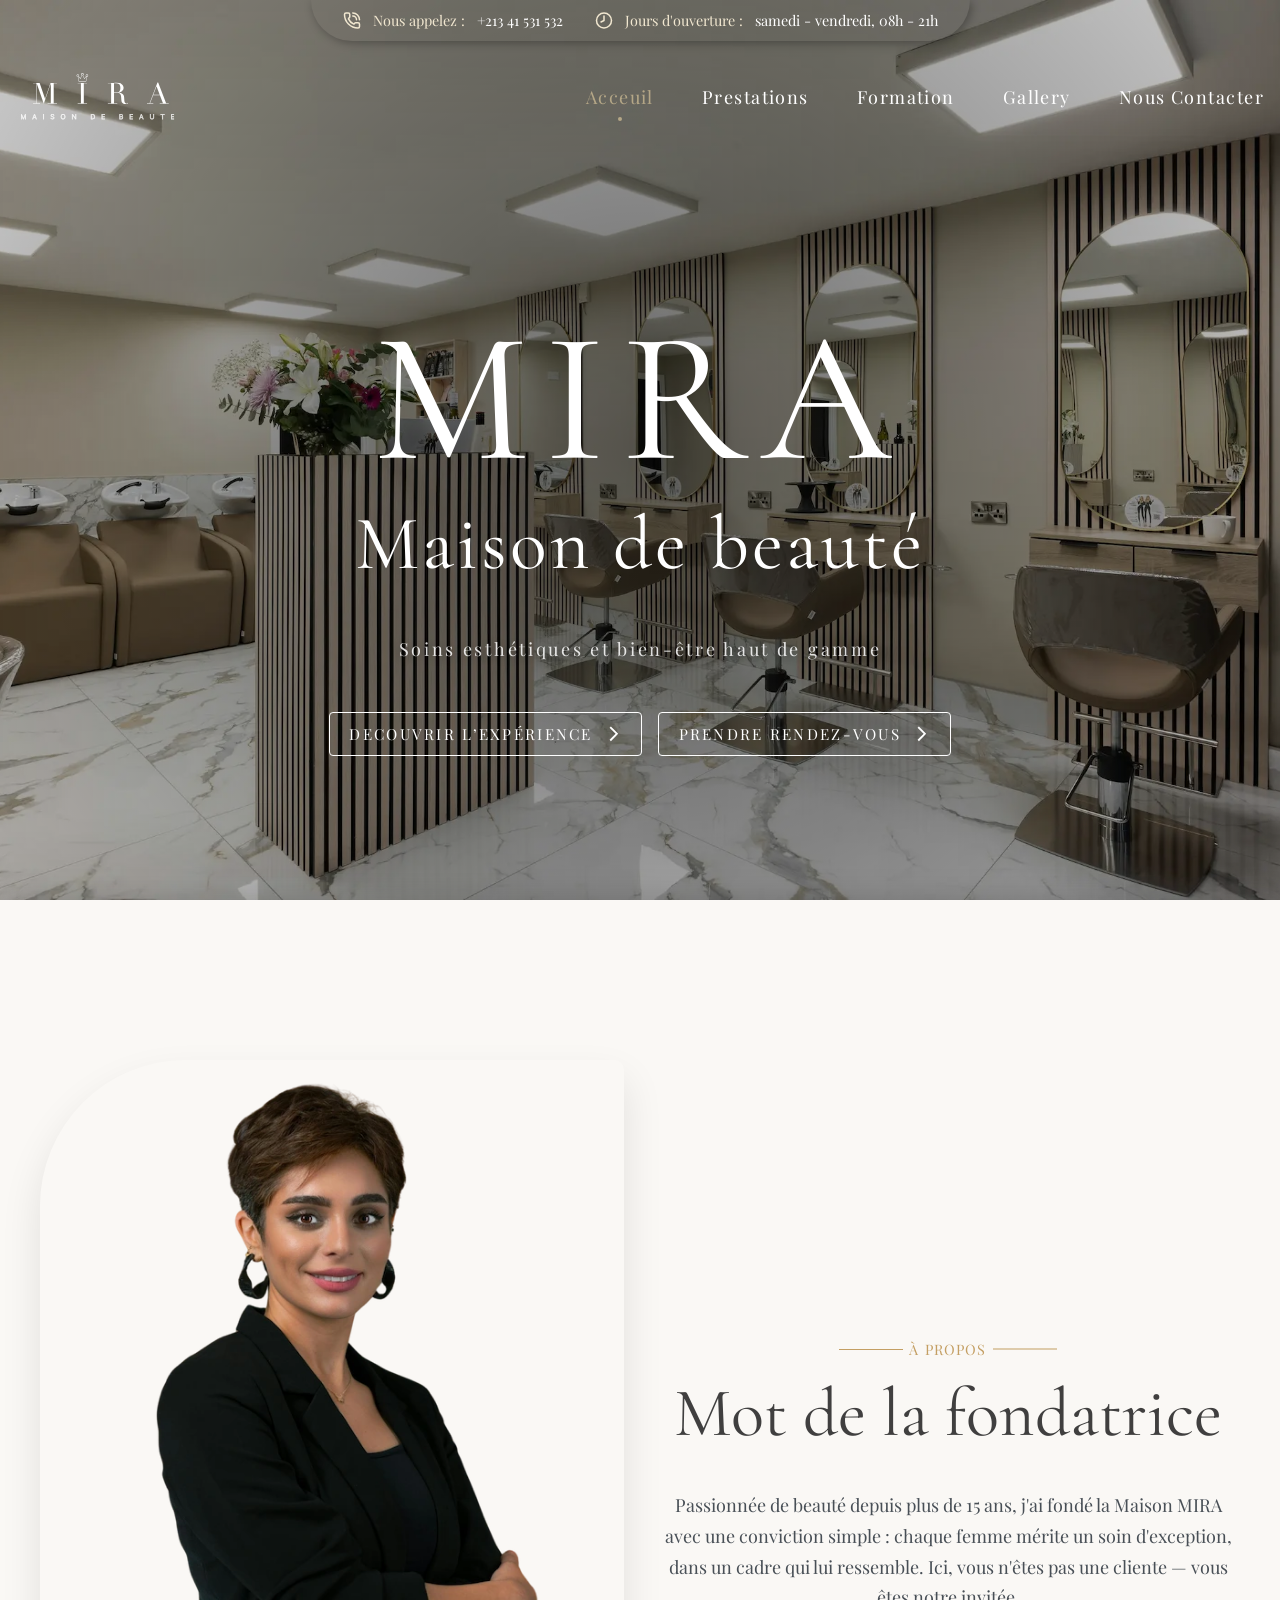
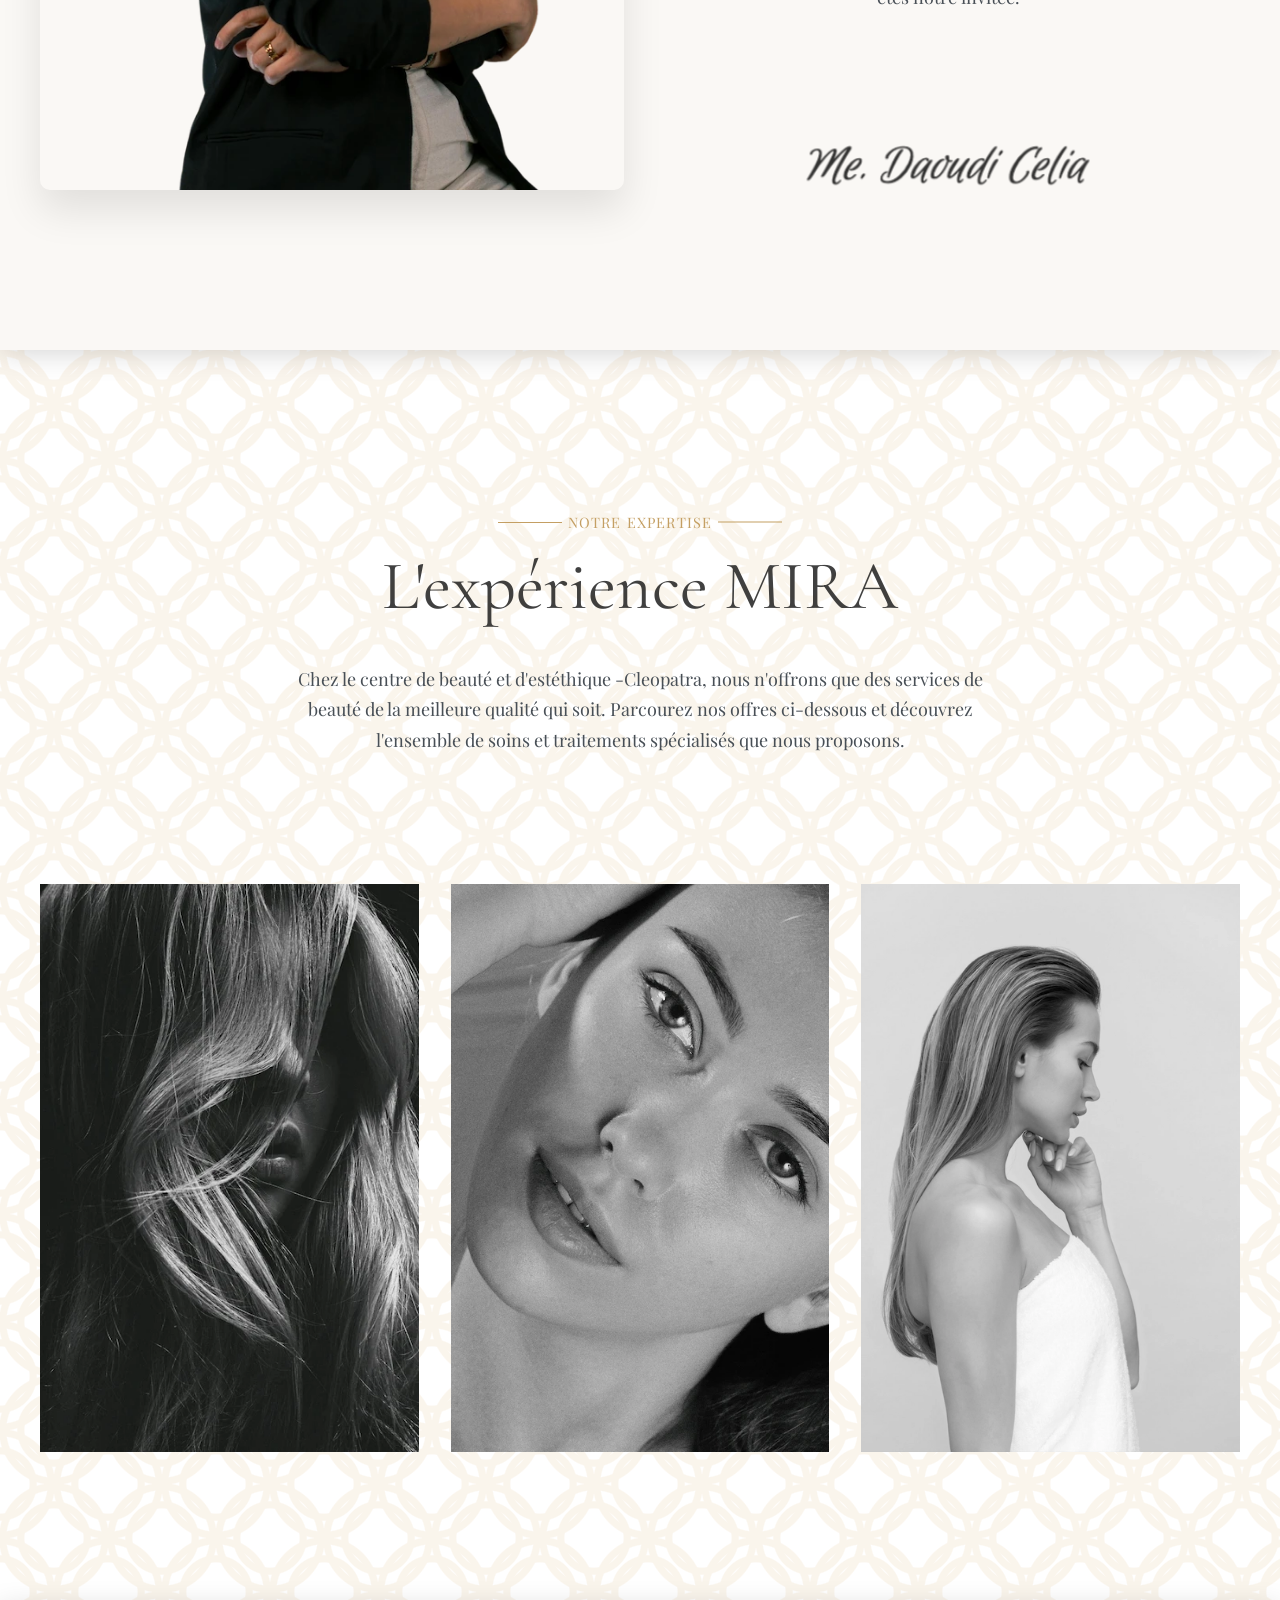
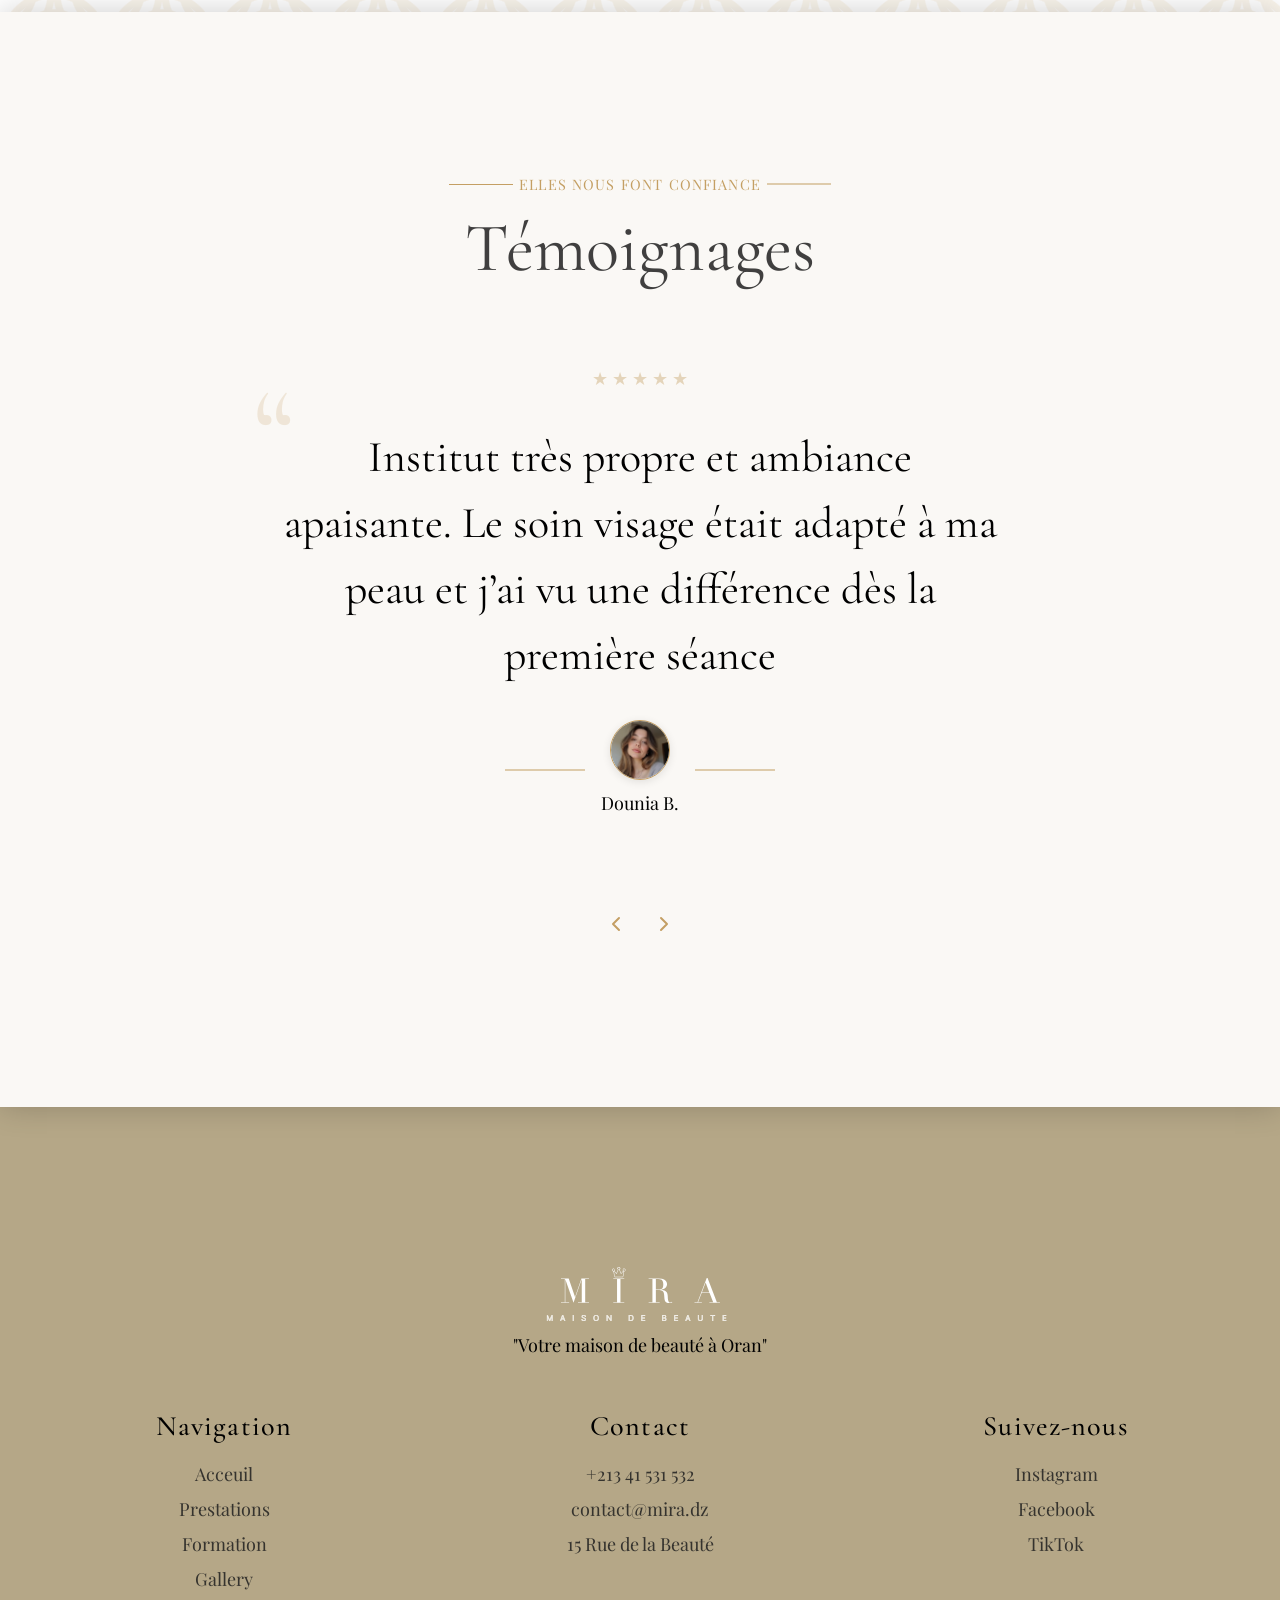
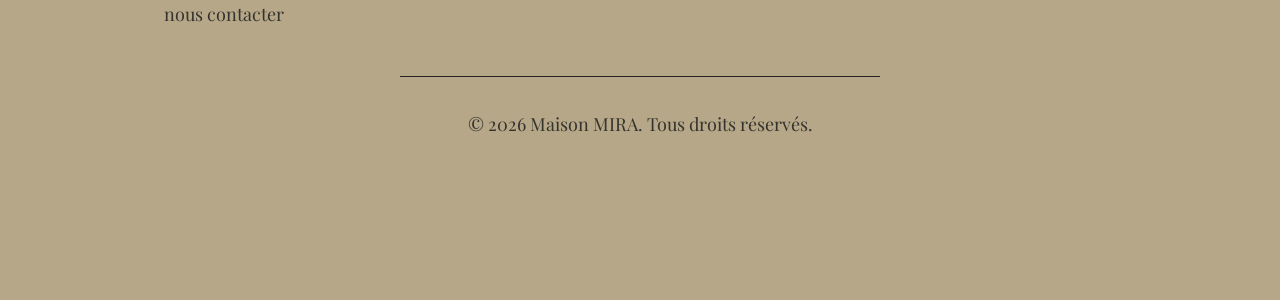
==== client/index.html @ 4773b81a "feat: finalisation du projet salon de beaute luxueux- MIRA (HTML, CSS, JS et optimisations)" ====
<!DOCTYPE html>
<html lang="fr">
  <head>
    <meta charset="UTF-8" />
    <meta name="viewport" content="width=device-width, initial-scale=1.0" />
    <meta name="description" content="Maison MIRA, institut de beauté haut de gamme à Oran : soins et styles capillaires, rituels visage expert, rituels corps et bien-être, beauté des mains et des pieds. Ouvert du samedi au vendredi, 8h-21h.">

    <link rel="preload" href="fonts/cormorant-garamond/cormorant-garamond-v21-latin-regular-subset.woff2" as="font" type="font/woff2" crossorigin>
    <link rel="preload" href="fonts/PlayfairDisplay/PlayfairDisplay-Regular-subset.woff2" as="font" type="font/woff2" crossorigin>

    <link rel="preload" href="images/index/hero-bg-900.webp"  as="image" media="(max-width: 47.5em)" fetchpriority="high">
    <link rel="preload" href="images/index/hero-bg-2048.webp" as="image" media="(min-width: 47.5em) and (max-width: 64.5em)" fetchpriority="high">
    <link rel="preload" href="images/index/hero-bg-1920.webp" as="image" media="(min-width: 64.5em)" fetchpriority="high">

    <link rel="stylesheet" href="styles/bundle-main.min.css">
    <link rel="stylesheet" href="styles/index.min.css">

    <!-- flaticons -->
    <link rel="shortcut icon" href="images/salon.png" type="image/x-icon">
    <title>Maison de beauté - MIRA</title>
  </head>
  <body>
    <header class="header header--home">
        <!-- top bar -->
      <div class="header__before-navbar">
        <address class="header__contact">
          <svg
            class="icon"
            xmlns="http://www.w3.org/2000/svg"
            width="25"
            height="25"
            viewBox="0 0 24 24"
            fill="none"
            stroke="#f1e7d0"
            stroke-width="2"
            stroke-linecap="round"
            stroke-linejoin="round"
            class="lucide lucide-phone-call preview-icon"
          >
            <path d="M13 2a9 9 0 0 1 9 9" />
            <path d="M13 6a5 5 0 0 1 5 5" />
            <path
              d="M13.832 16.568a1 1 0 0 0 1.213-.303l.355-.465A2 2 0 0 1 17 15h3a2 2 0 0 1 2 2v3a2 2 0 0 1-2 2A18 18 0 0 1 2 4a2 2 0 0 1 2-2h3a2 2 0 0 1 2 2v3a2 2 0 0 1-.8 1.6l-.468.351a1 1 0 0 0-.292 1.233 14 14 0 0 0 6.392 6.384"
            />
          </svg>
          <span class="header__contact-label">Nous appelez : </span>
          <a href="tel:+213 41 531 532" class="header__contact-value">+213 41 531 532</a>
        </address>
        <div class="header__hours">
          <svg
            class="icon"
            xmlns="http://www.w3.org/2000/svg"
            width="25"
            height="25"
            viewBox="0 0 24 24"
            fill="none"
            stroke="#f1e7d0"
            stroke-width="2"
            stroke-linecap="round"
            stroke-linejoin="round"
            class="lucide lucide-clock-8 preview-icon"
          >
            <circle cx="12" cy="12" r="10" />
            <path d="M12 6v6l-4 2" />
          </svg>
          <span class="header__contact-label">Jours d'ouverture :</span>
          <span class="header__hours-value">samedi - vendredi, 08h - 21h</span>
        </div>
      </div>
        <!-- navbar -->
        <div class="header__navbar">
          <a href="/" class="header__logo"><img src="images/logo/logo-mira.svg" width="602" height="171" alt="Logo Maison MIRA"/></a>
          <nav id="main-menu" class="header__navmenu">
            <ul class="navmenu__list" data-menu="items__active">
              <li class="navmenu__item" data-item="item__active"><a href="index.html" class="navmenu__link" data-nav-link>Acceuil</a></li>
              <li class="navmenu__item" data-item="item__active"><a href="#services" class="navmenu__link" data-nav-link>Prestations</a></li>
              <li class="navmenu__item" data-item="item__active"><a href="formations.html" class="navmenu__link" data-nav-link>Formation</a></li>
              <li class="navmenu__item" data-item="item__active"><a href="gallery.html" class="navmenu__link" data-nav-link>Gallery</a></li>
              <li class="navmenu__item" data-item="item__active"><a href="booking.html" class="navmenu__link" data-nav-link>nous contacter</a></li>
              <!-- <li><a href="" class="btn navmenu__btn">prendre rendez-vous</a></li> -->
            </ul>
          </nav>
          <button class="hamburger" aria-label="toggle menu" aria-expanded="false" aria-controls="main-menu">
            <svg
              class="openIcon"
              xmlns="http://www.w3.org/2000/svg"
              width="30"
              height="30"
              viewBox="0 0 24 24"
              fill="none"
              stroke="currentColor"
              stroke-width="2"
              stroke-linecap="round"
              stroke-linejoin="round">
              <circle cx="12" cy="12" r="1" />
              <circle cx="12" cy="19" r="1" />
              <circle cx="12" cy="5" r="1" />
            </svg>
            <svg
              class="closeIcon"
              xmlns="http://www.w3.org/2000/svg"
              width="30"
              height="30"
              viewBox="0 0 24 24"
              fill="none"
              stroke="#000"
              stroke-width="2"
              stroke-linecap="round"
              stroke-linejoin="round">
              <path d="M18 6 6 18" />
              <path d="m6 6 12 12" />
            </svg>
          </button>
        </div>
        <!-- hero -->
        <div class="header__hero">
          <div class="header__hero-content">
            <h1 class="header__hero-title">
              <span>MIRA</span><br><span>Maison de beauté</span></h1>
            <p class="header__hero-subtitle">Soins esthétiques et bien-être haut de gamme</p>
            <div class="header__hero-actions">
              <a class="btn btn--icon" data-target="services" href="#services">
                <span class="btn__text">decouvrir l’expérience</span>
                <span class="btn__icon">
                  <svg viewBox="0 -960 960 960">
                    <path d="m321-80-71-71 329-329-329-329 71-71 400 400L321-80Z" />
                  </svg>
                </span>
              </a>
              <a class="btn btn--icon" data-target="contact" href="booking.html">
                <span class="btn__text">Prendre rendez-vous</span>
                <span class="btn__icon">
                  <svg viewBox="0 -960 960 960">
                    <path d="m321-80-71-71 329-329-329-329 71-71 400 400L321-80Z" />
                  </svg>
                </span>
              </a>
            </div>
          </div>
        </div>
    </header>
    <main>
      <!-- section: presentation du gerant de l'institut -->
       <!-- la grille gère le layout global (centrage) -->
      <section id="about" class="section section-on-light reveal-element about">
        <!-- subgrid → gère le contenu interne (2 colonnes) -->
        <div class="about__grid container">
          <div class="section__header">
            <p class="section__label section__label--centered section__label--lines">À propos</p>
            <h2 class="section__title">Mot de la fondatrice</h2>
            <p class="section__content">
              Passionnée de beauté depuis plus de 15 ans, j'ai fondé la Maison MIRA 
              avec une conviction simple : chaque femme mérite un soin d'exception, 
              dans un cadre qui lui ressemble. Ici, vous n'êtes pas une cliente — vous êtes notre invitée.
            </p>
            <img src="images/index/signature.webp" class="about__signature" width="273" height="46" alt="signature de la responsable de l'etablissement">
          </div>
          <picture class="about__picture">
            <source srcset="images/picture-owner/photo-owner-640.webp 640w, images/picture-owner/photo-owner-760.webp 760w,images/picture-owner/photo-owner-1080.webp 1080w, images/picture-owner/photo-owner-1200.webp 1200w, images/picture-owner/photo-owner-1920.webp 1920w" sizes="(min-width: 48rem) 50vw, 100vw">
            <img src="images/picture-owner/photo-owner-1200.webp" width="1920" height="2400" alt="la proprietaire de l'etablissement" loading="lazy">
          </picture>
        </div>
      </section>

      <!-- section prestations -->
      <section id="services" class="section section-custom section-custom--pattern reveal-element services">
        <div class="container">
          <div class="section__header">
            <p class="section__label section__label--centered section__label--lines">Notre expertise</p>
            <h2 class="section__title">L'expérience <span>MIRA</span></h2>
            <p class="section__content">Chez le centre de beauté et d'estéthique -Cleopatra, nous n'offrons que des services de beauté de la meilleure qualité qui soit. Parcourez nos offres ci-dessous et découvrez l'ensemble de soins et traitements spécialisés que nous proposons.</p>
          </div>
          <ul class="services__cards">
            <li class="card">
                <div class="card__image">
                  <img src="images/index/services-cards/hair-960.webp" width="960" height="1316" alt="photo de cheveux"
                  srcset="images/index/services-cards/hair-480.webp 480w, images/index/services-cards/hair-760.webp 760w, images/index/services-cards/hair-960.webp 960w"
                  sizes="(min-width: 64.5em) 33vw, (min-width: 48rem) 50vw, 100vw" loading="lazy">
                </div>
                <div class="card__description">
                    <h3 class="card__title">Soin et style capillaire</h3>
                    <p class="card__text">Sublimez vos cheveux avec des soins sur mesure et une mise en beauté élégante. </p>
                    <a href="services.html#hair" class="btn btn--card">
                        <span class="btn__text">Nos tarifs</span>
                        <span class="btn__icon">
                          <svg viewBox="0 -960 960 960">
                            <path d="m321-80-71-71 329-329-329-329 71-71 400 400L321-80Z" />
                          </svg>
                        </span>
                        
                    </a>
                </div>
            </li>
            <li class="card">
                <div class="card__image">
                  <img src="images/index/services-cards/skin-960.webp" width="960" height="1440" alt="photo d'un visage de femme" 
                  srcset="images/index/services-cards/skin-480.webp 480w, images/index/services-cards/skin-760.webp 760w, images/index/services-cards/skin-960.webp 960w" 
                  sizes="(min-width: 64.5em) 33vw, (min-width: 48rem) 50vw, 100vw" loading="lazy">
                </div>
                <div class="card__description">
                  <h3 class="card__title">Rituels visage experts</h3>
                  <p class="card__text">Révélez l’éclat naturel de votre peau grâce à des soins personnalisés.</p>
                  <a href="services.html#face" class="btn btn--card">
                      <span class="btn__text">Nos tarifs</span>
                      <span class="btn__icon">
                        <svg viewBox="0 -960 960 960">
                        <path d="m321-80-71-71 329-329-329-329 71-71 400 400L321-80Z" />
                        </svg>
                      </span>
                  </a>
                </div>
            </li>
            <li class="card">
                <div class="card__image">
                  <img src="images/index/services-cards/body-960.webp" width="960" height="1138" alt="photo d'une femme en peignoir" 
                  srcset="images/index/services-cards/body-480.webp 480w, images/index/services-cards/body-760.webp 760w, images/index/services-cards/body-960.webp 960w" 
                  sizes="(min-width: 64.5em) 33vw, (min-width: 48rem) 50vw, 100vw" loading="lazy">
                </div>
                <div class="card__description">
                  <h3 class="card__title">Rituels corps & bien-être</h3>
                  <p class="card__text">Offrez-vous une parenthèse de détente profonde avec des soins apaisants et revitalisants.
                  </p>
                  <a href="services.html#wellness" class="btn btn--card">
                      <span class="btn__text">Nos tarifs</span>
                      <span class="btn__icon">
                        <svg viewBox="0 -960 960 960">
                        <path d="m321-80-71-71 329-329-329-329 71-71 400 400L321-80Z" />
                        </svg>
                      </span>
                  </a>
                </div>
            </li>
          </ul>
        </div>
      </section>
     
      <!-- section testimonials -->
      <section id="testimonials" class="section reveal-element testimonials">
        <div class="container">
          <div class="section__header">
            <p class="section__label section__label--centered section__label--lines">Elles nous font confiance</p>
            <h2 class="section__title">Témoignages</h2>
            <!-- <p class="testimonials__subtitle">Ce que disent nos chéres clientes?</p> -->
          </div>
          <ul class="testimonials__cards">
            <li class="card">
              <div class="card__rating">
                <!-- <i class="fa-solid fa-star"></i>
                <i class="fa-solid fa-star"></i>
                <i class="fa-solid fa-star"></i>
                <i class="fa-solid fa-star"></i>
                <i class="fa-solid fa-star"></i> -->
                ★ ★ ★ ★ ★
              </div>
              <p class="card__message" data-testimonial="message"></p>
              <div class="card__identity">
                <div class="card__picture-wrapper">
                    <img alt="photo de la cliente" class="card__picture" data-testimonial="picture" width="120" height="120" loading="lazy">
                </div>
                <p class="card__name" data-testimonial="author"></p>
              </div>

            </li>
          </ul>
          <div class="testimonials__actions">
            <button class="testimonials__btn testimonials__btn--prev" aria-label="Témoignage précédent">
              <!-- <i data-lucide="chevron-left"></i> -->
              <svg xmlns="http://www.w3.org/2000/svg" width="24" height="24" viewBox="0 0 24 24" fill="none" stroke="#919191" stroke-width="2" stroke-linecap="round" stroke-linejoin="round" class="lucide lucide-chevron-left-icon lucide-chevron-left"><path d="m15 18-6-6 6-6"/></svg>
            </button>
            <button class="testimonials__btn testimonials__btn--next" aria-label="Témoignage suivant">
              <!-- <i class="fa-solid fa-chevron-right"></i> -->
               <svg xmlns="http://www.w3.org/2000/svg" width="24" height="24" viewBox="0 0 24 24" fill="none" stroke="#919191" stroke-width="2" stroke-linecap="round" stroke-linejoin="round" class="lucide lucide-chevron-right-icon lucide-chevron-right"><path d="m9 18 6-6-6-6"/></svg>
            </button>
            <!-- <button class="rd-button">random button</button> -->
          </div>
        </div>
      </section>

      <!-- section footer -->
       <footer class="section footer">
        <div class="container">
          <!-- Bloc principal avec colonnes -->
          <div class="footer__top">
            <div class="footer__brand">
              <a href="/" class="footer__logo"><img src="images/logo/logo-mira.svg" width="602" height="171" alt="Logo Maison MIRA" loading="lazy"/></a>
              <p class="footer__tagline">"Votre maison de beauté à Oran"</p>
            </div>
            <nav class="footer__nav">
              <h3 class="footer__heading">Navigation</h3>
              <ul class="footer__nav-list">
                <li class="footer__nav-item"><a href="index.html" class="footer__nav-link" data-nav-link>Acceuil</a></li>
                <li class="footer__nav-item"><a href="#services" class="footer__nav-link">Prestations</a></li>
                <li class="footer__nav-item"><a href="formations.html" class="footer__nav-link">Formation</a></li>
                <li class="footer__nav-item"><a href="gallery.html" class="footer__nav-link">Gallery</a></li>
                <li class="footer__nav-item"><a href="booking.html" class="footer__nav-link">nous contacter</a></li>
              </ul>
            </nav>
            <div class="footer__contact">
              <h3 class="footer__heading">Contact</h3>
              <address class="footer__address"> 
                <a href="tel:+213 41 531 532" class="footer__contact-link">+213 41 531 532</a>
                <a href="mailto:contact@mira.dz" class="footer__contact-link">contact@mira.dz</a>
                <span>15 Rue de la Beauté</span>
              </address>
            </div>
            <div class="footer__social">
              <h3 class="footer__heading">Suivez-nous</h3>
              <ul class="footer__social-list">
                <li><a href="#" class="footer__social-link">Instagram</a></li>
                <li><a href="#" class="footer__social-link">Facebook</a></li>
                <li><a href="#" class="footer__social-link">TikTok</a></li>
              </ul>
              
            </div>
          </div>
          <hr>
          <!-- Barre de copyright -->
          <div class="footer__bottom">
            <p class="footer__copyright">© 2026 Maison MIRA. Tous droits réservés.</p>
          </div>
        </div>
       </footer>
    </main>
    <script src="scripts/main.js" defer></script>
    <script src="scripts/index.js" defer></script>
    <script src="scripts/observer.js" defer></script>
    <script src="scripts/active-state.js" defer></script>
  </body>
</html>
---- client/styles/bundle-main.min.css ----
*,
::after,
::before,
blockquote,
body,
dd,
dl,
dt,
fieldset,
figure,
h1,
h2,
h3,
h4,
h5,
h6,
hr,
html,
iframe,
legend,
li,
ol,
p,
pre,
textarea,
ul {
  margin: 0;
  padding: 0;
}
html,
select {
  box-sizing: border-box;
}
.section__label--lines::after,
.section__label::before {
  top: 50%;
  width: 4rem;
  height: 1px;
  background-color: #c49f63;
  content: "";
  position: absolute;
}
.hamburger,
.header,
.header__navbar,
.section__label {
  position: relative;
}
.footer__bottom,
.header__hero,
.header__navmenu,
.text-align-ctr {
  text-align: center;
}
/* .container,
.container--lg {
  --container-padding-inline: var(--space-4);
} */
.section-custom,
body.active {
  overflow: hidden;
}
@font-face {
  font-display: swap;
  font-family: "Playfair Display";
  font-weight: 400;
  font-style: normal;
  src: url("../fonts/PlayfairDisplay/PlayfairDisplay-Regular-subset.woff2")
    format("woff2");
}
@font-face {
  font-display: swap;
  font-family: "Playfair Display";
  font-weight: 500;
  font-style: normal;
  src: url("../fonts/PlayfairDisplay/PlayfairDisplay-Medium.woff2")
    format("woff2");
}
@font-face {
  font-display: swap;
  font-family: "Playfair Display";
  font-weight: 700;
  font-style: normal;
  src: url("../fonts/PlayfairDisplay/PlayfairDisplay-Bold.woff2")
    format("woff2");
}
@font-face {
  font-display: swap;
  font-family: "Cormorant Garamond";
  font-style: normal;
  font-weight: 300;
  src: url("../fonts/cormorant-garamond-v21-latin-300.woff2") format("woff2");
}
@font-face {
  font-display: swap;
  font-family: "Cormorant Garamond";
  font-style: italic;
  font-weight: 300;
  src: url("../fonts/cormorant-garamond-v21-latin-300italic.woff2")
    format("woff2");
}
@font-face {
  font-display: swap;
  font-family: "Cormorant Garamond";
  font-style: normal;
  font-weight: 400;
  src: url("../fonts/cormorant-garamond/cormorant-garamond-v21-latin-regular-subset.woff2")
    format("woff2");
}
@font-face {
  font-display: swap;
  font-family: "Cormorant Garamond";
  font-style: italic;
  font-weight: 400;
  src: url("../fonts/cormorant-garamond/cormorant-garamond-v21-latin-italic.woff2")
    format("woff2");
}
@font-face {
  font-display: swap;
  font-family: "Cormorant Garamond";
  font-style: normal;
  font-weight: 500;
  src: url("../fonts/cormorant-garamond/cormorant-garamond-v21-latin-500-subset.woff2")
    format("woff2");
}
@font-face {
  font-display: swap;
  font-family: "Cormorant Garamond";
  font-style: normal;
  font-weight: 600;
  src: url("../fonts/cormorant-garamond/cormorant-garamond-v21-latin-600.woff2")
    format("woff2");
}
@font-face {
  font-display: swap;
  font-family: "Cormorant Garamond";
  font-style: normal;
  font-weight: 700;
  src: url("../fonts/cormorant-garamond/cormorant-garamond-v21-latin-700.woff2")
    format("woff2");
}
h1,
h2,
h3,
h4,
h5,
h6 {
  font-size: 100%;
  font-weight: 400;
}
ul {
  list-style: none;
}
button,
input,
select {
  margin: 0;
}
*,
::after,
::before {
  box-sizing: inherit;
  box-sizing: border-box;
}
.btn--submit,
.container,
.header__hero-subtitle,
/* .section__content, */
hr {
  margin-inline: auto;
}
iframe {
  border: 0;
}
table {
  border-collapse: collapse;
  border-spacing: 0;
}
td,
th {
  padding: 0;
}
:root {
  --ff-body: "Playfair Display";
  --ff-heading:
    "Cormorant Garamond", "Playfair Display", ui-serif, Georgia, serif;
  --ff-didone: "Didot", "Bodoni MT", "Times New Roman", serif;
  --font-light: 300;
  --font-regular: 400;
  --font-medium: 500;
  --font-semibold: 600;
  --font-bold: 700;
  --step--2: clamp(0.64rem, 0.5971rem + 0.1905vw, 0.72rem);
  --step--1: clamp(0.8rem, 0.7464rem + 0.2381vw, 0.9rem);
  --step-0: clamp(1rem, 0.933rem + 0.2976vw, 1.125rem);
  --step-1: clamp(1.25rem, 1.1663rem + 0.372vw, 1.4063rem);
  --step-2: clamp(1.5625rem, 1.4579rem + 0.465vw, 1.7578rem);
  --step-3: clamp(1.9531rem, 1.8223rem + 0.5813vw, 2.1973rem);
  --step-4: clamp(2.4414rem, 2.2779rem + 0.7266vw, 2.7466rem);
  --step-5: clamp(3.0518rem, 2.8474rem + 0.9083vw, 3.4332rem);
  --step-6: clamp(3.8147rem, 3.5592rem + 1.1353vw, 4.2915rem);
  --font-size-hero-primary: clamp(6rem, 2.9786rem + 13.4286vw, 11.64rem);
  --font-size-hero-secondary: clamp(2.5rem, 1.2839rem + 5.4048vw, 4.77rem);
  --font-size-section-title: clamp(2.125rem, 1.4219rem + 3.125vw, 3.4375rem);
  --font-size-step-title: clamp(1.9375rem, 1.3683rem + 2.5298vw, 3rem);
  --font-size-confirmation-title: clamp(1.375rem, 1.2rem + 0.9vw, 1.75rem);
  --fs-helper: 0.7rem;
  --text-narrow: 35ch;
  --text-small: 45ch;
  --text-medium: 50ch;
  --text-large: 55ch;
  --text-wide: 65ch;
  --measure-sm: 35ch;
  --measure-md: 45ch;
  --measure-lg: 50ch;
  --measure-xl: 65ch;
  --lh-tight: 1.1;
  --lh-heading: 1.3;
  --lh-body: 1.5;
  --lh-loose: 1.7;
  --tracking-tighter: -0.03em;
  --tracking-tight: -0.015em;
  --tracking-normal: 0;
  --tracking-wide: 0.04em;
  --tracking-wider: 0.08em;
  --tracking-widest: 0.15em;
  --tracking-extra: 0.2em;
  --space-1: 0.25rem;
  --space-2: 0.5rem;
  --space-3: 0.75rem;
  --space-4: 1rem;
  --space-5: 1.5rem;
  --space-6: 2rem;
  --space-7: 2.5rem;
  --space-8: 3rem;
  --space-9: 4rem;
  --space-10: 6rem;
  --space-11: 8rem;
  --space-12: 10rem;
  --space-13: 12rem;
  --space-14: 14rem;
  --space-15: 16rem;
  --button-padding-sm: 0.4rem 0.8rem;
  --button-padding-md: 0.6rem 1.2rem;
  --button-padding-lg: 0.8rem 1.6rem;
  --logo-sm: clamp(3.5rem, 2.5vw, 6.5rem);
  --logo-lg: clamp(3rem, 2vw, 5rem);
  --hint-height: 1rem;
  --radius-sm: 0.25rem;
  --radius-md: 0.5rem;
  --radius-lg: 0.75rem;
  --radius-xl: 1rem;
  --radius-2xl: 1.5rem;
  --radius-full: 9999px;
  --color-brand-100:hsl(42, 54%, 88%);
  --color-brand-300: hsla(41, 24%, 62%, 0.77);
  --color-brand-400: hsl(41, 24%, 62%);
  --color-neutral-0: hsl(0, 0%, 100%);
  --color-neutral-50: hsl(36 29% 97%);
  --color-neutral-100: hsl(0 0% 91%);
  --color-neutral-300: hsl(0 0% 80%);
  --color-neutral-500: hsl(0 0% 44%);
  --color-neutral-700: hsl(210 9% 31%);
  --color-neutral-900: hsl(0 0% 14%);
  --color-neutral-950: hsl(0 0% 12% / 85%);
  --color-neutral-1000: hsl(0 0% 0%);
  --color-success: hsl(145, 63%, 49%);
  --color-warning: hsl(37, 90%, 51%);
  --color-error: hsl(6, 63%, 46%);
  --color-info: hsl(204, 70%, 53%);
  --color-transparent: transparent;
  --color-text: var(--color-neutral-900);
  --color-text-muted: var(--color-neutral-500);
  --color-text-inverse: var(--color-neutral-0);
  --color-surface: var(--color-neutral-0);
  --color-surface-alt: var(--color-neutral-50);
  --color-border: var(--color-neutral-300);
  --color-accent-dark: hsl(37, 45%, 38%);
  --color-accent-light: var(--color-brand-100);
  --color-border-muted: var(--color-neutral-900);
  --color-accent: var(--color-brand-400);
  --color-accent-muted: var(--color-brand-300);
  --color-overlay: var(--color-neutral-950);
  --shadow-xs: 0 0 7px rgb(0 0 0 / 15%);
  --shadow-sm: 0 2px 8px rgba(0, 0, 0, 0.1);
  --shadow-md: 0 6px 18px rgba(0, 0, 0, 0.15);
  --shadow-lg: 0 0 30px rgba(0, 0, 0, 0.2);
  --shadow-xl: 0 25px 70px rgba(181, 154, 120, 0.2);
  --shadow-text: 0 2px 10px rgba(0, 0, 0, 0.5);
  --shadow-glow: 0 0 15px -1px hsl(0, 0%, 96%);
  --shadow-glass: 0 20px 60px rgba(0, 0, 0, 0.2);
  --z-background: 0;
  --z-base: 1;
  --z-content: 2;
  --z-dropdown: 100;
  --z-sticky: 200;
  --z-overlay: 500;
  --z-modal: 1000;
  --z-tooltip: 1100;
}
body {
  font-size: var(--step-0);
  font-family: var(--ff-body);
  font-weight: var(--font-regular);
  line-height: var(--lh-body);
}
a {
  text-decoration: none;
  color: inherit;
}
img {
  display: block;
  inline-size: 100%;
  max-width: 100%;
  block-size: inherit;
  object-fit: cover;
}
button,
input,
select,
textarea {
  font: inherit;
}
h2,
h3 {
  --section-title-tracking: var(--tracking-wide);
  font-family: var(--ff-heading);
  line-height: var(--lh-heading);
}
select {
  width: 100%;
  max-width: 100%;
  min-width: 0;
  font-size: 16px;
  appearance: none;
  -webkit-appearance: none;
}
.header--split .header__hero-title,
h1 {
  font-size: var(--step-6);
  letter-spacing: var(--tracking-wide);
}
h1 {
  font-family: var(--ff-heading);
  line-height: var(--lh-tight);
}
h2 {
  font-size: var(--step-5);
  letter-spacing: var(--lt-sp);
  --section-title-tracking: var(--tracking-tight);
}
h3 {
  font-size: var(--step-3);
  letter-spacing: var(--section-title-tracking);
}
.header__hero-subtitle,
p {
  line-height: var(--lh-loose);
}
hr {
  width: 40%;
  border: none;
  border-top: 1px solid var(--color-neutral-100);
}
p {
  -webkit-font-smoothing: antialiased;
  -moz-osx-font-smoothing: grayscale;
}
address {
  font-style: normal;
}
.d-flex {
  display: flex;
}
.flex-col {
  flex-direction: column;
}
.flex-row {
  flex-direction: row;
}
.justify-start {
  justify-content: flex-start;
}
.justify-center {
  justify-content: center;
}
.justify-end {
  justify-content: flex-end;
}
.justify-between {
  justify-content: space-between;
}
.justify-evenly {
  justify-content: space-evenly;
}
.align-start {
  align-items: flex-start;
}
.align-center {
  align-items: center;
}
.align-end {
  align-items: flex-end;
}
.align-stretch {
  align-items: stretch;
}
.flex-wrap {
  flex-wrap: wrap;
}
.gap-2 {
  gap: 3em;
}
.pd-block {
  padding-block: clamp(1rem, 0.866rem + 0.6699999999999999vw, 1.67rem);
}
.grid {
  display: grid;
}
.text-transform-cap {
  text-transform: capitalize;
}
.sr-only {
  position: absolute;
  width: 1px;
  height: 1px;
  padding: 0;
  margin: -1px;
  overflow: hidden;
  clip: rect(0, 0, 0, 0);
  white-space: nowrap;
  border: 0;
}
.header__navmenu,
.section__label {
  text-transform: uppercase;
  letter-spacing: var(--tracking-wider);
}
.display-none {
  display: none;
}
.display-block,
.hamburger.active .closeIcon {
  display: block;
}
.section__label {
  font-size: var(--step--1);
  color: #c49f63;
  padding-inline-start: 4.375rem;
  margin-block-end: var(--space-2);
}
.section__label::before {
  display: block;
  left: 0;
}
.section__label--sm {
  font-size: var(--step--2);
}
.section__label--centered {
  width: fit-content;
  margin-inline: auto;
}
.section__label--lines {
  padding-inline-end: 4.375rem;
}
.section__label--lines::after {
  right: 0;
  transform: translateY(-50%);
}
.header {
  --nav-indicator-color: var(--color-text-inverse);
  --header-min-height: 100vh;
  min-height: var(--header-min-height);
  color: var(--nav-indicator-color);
  display: flex;
  flex-direction: column;
}
.icon{
  stroke:var(--topbar-indicator-color, var(--color-accent));
  width: 1.25em;
  aspect-ratio: 1;
}
.header--minimal,
.header--split {
  --nav-indicator-color: var(--color-neutral-900);
  --topbar-indicator-color: hsl(41 24% 53% / 1);
}
.header--home {
  --bg-img: url(../images/index/hero-bg-900.webp);
  --topbar-indicator-color: var(--color-accent-light);
  background-image: var(--bg-img);
  background-repeat: no-repeat;
  background-size: cover;
  background-position: 45% center;
}
.header--home::before {
  content: "";
  position: absolute;
  z-index: var(--z-background);
  inset: 0;
  background: radial-gradient(
    circle at center,
    rgba(0, 0, 0, 0.6),
    rgba(0, 0, 0, 0.2)
  );
}
.header--minimal {
  --header-min-height: auto;
}
.header--minimal::before {
  content: none;
}
.header__logo {
  block-size: var(--logo-lg);
}
.header__before-navbar {
  display: none;
}
.hamburger {
  color: var(--color-text-inverse);
  background-color: var(--color-transparent);
  border: none;
  cursor: pointer;
}
.humburger--dark {
  color: var(--color-neutral-900);
}
.hamburger .closeIcon {
  display: none;
  fill: var(--color-neutral-950);
}
.hamburger.active .openIcon {
  display: none;
  pointer-events: auto;
}
.header__navbar {
  display: flex;
  justify-content: space-between;
  align-items: center;
  padding-inline: var(--space-4);
  padding-block: var(--space-6);
  z-index: var(--z-dropdown);
}
.header__hero,
.header__hero > *,
.header__navbar > * {
  z-index: var(--z-base);
}
.header__navmenu {
  height: 100dvh;
  position: fixed;
  inset: 0;
  background-color: var(--color-surface);
  color: var(--color-neutral-950);
  transform: translateY(-100%);
  transition: transform 0.5s ease-in;
  pointer-events: none;
  display: flex;
  justify-content: center;
  align-items: center;
  gap: var(--space-5);
}
.btn,
.header__hero-subtitle {
  letter-spacing: var(--tracking-widest);
}
.header__contact-label, .header__hero-text {
  color: var(--topbar-indicator-color, var(--color-accent));
}
.is-active {
  --nav-indicator-color: var(--color-brand-400);
  color: var(--nav-indicator-color);
}
.navmenu__list {
  display: flex;
  flex-direction: column;
  gap: var(--space-8);
}
.navmenu__list > li a {
  position: relative;
  padding-block: var(--space-5);
}
.navmenu__list > li a::after {
  content: "";
  display: block;
  position: absolute;
  inset-inline-start: 50%;
  inset-block-end: 12px;
  transform: translateX(-50%) scale(0);
  width: 4px;
  height: 4px;
  border-radius: 50%;
  background-color: var(--nav-indicator-color, var(--color-neutral-900));
  opacity: 0;
  transition: transform 0.5s ease-in, opacity 0.5s ease-in;
}

.navmenu__list > li.is-active a::after {
  content: "";
  display: block;
  position: absolute;
  inset-inline-start: 50%;
  inset-block-end: 12px;
  transform: translateX(-50%);
  width: 4px;
  height: 4px;
  border-radius: 50%;
  background-color: var(--nav-indicator-color, var(--color-neutral-900));
  opacity: 1;
}

.navmenu__list > li a:hover::after{
  transform:  scale(1);
  opacity: 1;
}

.header__navmenu.active {
  transform: translateY(0);
  pointer-events: auto;
}
:is(.header__contact, .header__hours) {
  font-size: var(--step--1);
  display: flex;
  align-items: center;
  gap: var(--space-3);
  font-style: normal;
}

.header__hero {
  --hero-bg-img: none;
  --hero-overlay: none;
  --hero-height: unset;
  flex: 1;
  display: flex;
  align-items: center;
  justify-content: center;
  position: relative;
  min-height: var(--hero-height);
  background: var(--hero-bg-img) no-repeat center/cover;
}
.header__hero::before {
  content: "";
  position: absolute;
  display: block;
  inset: 0;
  background-image: var(--hero-overlay);
}
.header__hero--dark {
  --hero-height: 60vh;
  padding: var(--space-8) var(--space-6);
  background-color: var(--color-neutral-1000);
}
.header__hero--background {
  --hero-bg-img: url(../../images/services/creme-bg-900.webp);
  --hero-overlay: radial-gradient(
    circle at center,
    rgba(137, 114, 92, 0.15) 0%,
    rgba(30, 28, 27, 0.9) 100%
  );
  --hero-height: 70vh;
  box-shadow: var(--shadow-xl);
}
.header--split::before {
  content: none;
}
.header--split .header__hero-image {
  display: none;
}
.header--split .header__hero-content {
  text-align: start;
  gap: unset;
}
.header--split .header__hero-title {
  text-align: start;
  margin-block-end: var(--space-6);
}
.header--split .header__hero-subtitle {
  --subtl-indicator-color: var(--color-text);
  --text-shadow: none;
  margin-inline: unset;
  margin-block-end: var(--space-7);
}
.header--split .header__hero-actions {
  padding-inline: unset;
  margin-inline-end: auto;
}
.header--split .header__hero {
  padding-inline: var(--space-4);
}
.header__hero-content {
  display: flex;
  flex-direction: column;
  gap: var(--space-6);
}
.header__hero-title {
  font-size: var(--font-size-hero-primary);
  text-align: center;
}
.header__hero-title span:nth-of-type(2) {
  font-size: var(--font-size-hero-secondary);
  display: block;
  letter-spacing: var(--tracking-wide);
}
.header__hero-subtitle {
  --subtl-indicator-color: var(--color-text-inverse);
  --text-shadow: var(--shadow-text);
  --text-opacity: 0.85;
  --text-measure: var(--measure-sm);
  opacity: var(--text-opacity);
  max-width: var(--text-measure);
  color: var(--subtl-indicator-color);
  text-shadow: var(--text-shadow);
}
.header__hero-actions {
  --container-pd-inline: var(--space-4);
  display: flex;
  flex-direction: column;
  gap: var(--space-2);
  padding-inline: var(--container-pd-inline);
}
.header__hero-actions-tight {
  --container-pd-inline: var(--space-8);
}
.header--minimal .header__hero-title {
  --hero-title-spacing: var(--tracking-wide);
  font-size: var(--font-size-hero-secondary);
  color: var(--color-text-inverse);
  letter-spacing: var(--hero-title-spacing);
  text-shadow: var(--shadow-text);
}
.header__hero--dark .header__hero-title {
  --hero-title-spacing: var(--tracking-tight);
}
.header__hero--dark .header__hero-subtitle {
  --text-opacity: 0.75;
  --text-measure: none;
}
.footer__top,
.section__header {
  text-align: center;
}
.footer {
  background-color: var(--color-accent);
  min-height: 60%;
}
.footer__logo {
  display: inline-flex;
  block-size: var(--logo-sm);
}
.footer__top {
  display: grid;
  grid-template-columns: 1fr;
  gap: var(--space-5);
}
.footer__brand {
  grid-column: 1/-1;
}
.footer__address,
.footer__nav-list,
.footer__social-list {
  display: flex;
  flex-direction: column;
  gap: var(--space-2);
  color: var(--color-neutral-950);
}
.footer__heading {
  font-weight: var(--font-medium);
  margin-block-end: var(--space-4);
  font-size: var(--step-2);
}
footer hr {
  border-color: var(--color-border-muted);
  margin-block: var(--space-8) var(--space-6);
}
.footer__copyright {
  color: var(--color-neutral-950);
}
.container {
  --container-max-width: 75rem;
  --container-padding-inline: var(--space-4);
  width: min(100% - var(--container-padding-inline),var(--container-max-width) );
}
.container--tight {
  --container-max-width: 50rem;
}
.container--lg {
  --container-max-width: 95rem;
}
.btn {
  display: inline-flex;
  align-items: center;
  gap: var(--space-2);
  padding: var(--button-padding-sm);
  font-size: 0.95rem;
  text-transform: uppercase;
  white-space: nowrap;
  background-color: var(--bg, var(--color-transparent));
  border-radius: var(--radius-sm);
  color: var(--fg, var(--color-neutral-0)); 
  border: .5px solid var(--color-neutral-0);
  transition:
    background-color 0.5s ease-in,
    color 0.5s ease-in,
    border-color 0.5s ease-in,
    box-shadow 0.5s ease-in;
}
.btn:is(:hover, :focus) {
  --bg: var(--color-neutral-0);
  --fg: var(--color-neutral-900);
  box-shadow: var(--shadow-glow);
}
.btn--light{
  --fg: var(--color-neutral-900);
  border-color: var(--color-neutral-900);
}
.btn--light:is(:hover, :focus) {
  --bg: var(--color-neutral-900);
  --fg: var(--color-neutral-0);
  box-shadow: var(--shadow-glow);
}
.btn__text{
  flex: 1;
}
.btn__icon {
  display: flex;
  align-items: center;
  justify-content: center;
}
.btn__icon svg {
  width: 1.1rem;
  height: inherit;
  fill: currentColor;
  transition: transform 0.5s ease-in;
}
.btn:hover .btn__icon svg {
  transform: translateX(20%);
}
.btn--card {
  text-transform: capitalize;
  align-self: flex-end;
  margin-block-start: var(--space-4);
  gap: unset;
}
.btn--submit {
  display: block;
}
.btn--filter {
  background-color: var(--color-transparent);
  color: inherit;
  border: 1px solid var(--color-border);
  box-shadow: var(--shadow-xs);
}
.btn.btn--filter:is(:hover, :focus) {
  border-color: var(--color-border-muted);
}
.btn.btn--non-border {
  --bg: none;
  --fg: var(--color-text);
  font-size: var(--step--1);
  border: none;
  box-shadow: none;
  padding: unset;
}
.btn.btn--non-border:is(:hover, :focus) {
  border: unset;
  color: var(--color-accent);
}
.section {
  padding-block: var(--space-9);
  --section-title-color: var(--color-neutral-950);
  --section-content-color: var(--color-neutral-700);
}
.section--on-dark {
  --section-title-color: var(--color-text-inverse);
  --section-content-color: var(--color-text-inverse);
}
.section-on-light {
  box-shadow: var(--shadow-lg);
  background-color: var(--color-surface-alt);
}
.section--bg {
  background: url(../images/booking/bg-booking-section.png) center/cover
    no-repeat;
  position: relative;
  z-index: 0;
}
.section-custom {
  position: relative;
}
.section-custom > .container {
  position: relative;
  z-index: var(--z-base);
}
.section-custom::before {
  content: "";
  position: absolute;
  inset: 0;
  background: var(--bg, none);
  background-repeat: var(--bg-repeat);
  background-size: var(--bg-size, auto);
  opacity: var(--bg-opacity, 1);
  z-index: var(--z-background);
}
.section-custom--image {
  --bg-img: url("../images/booking/bg-booking-900.webp");
  background: var(--bg-img) no-repeat center/cover;
  --bg: radial-gradient(
    circle at center,
    rgba(0, 0, 0, 0.6),
    rgba(0, 0, 0, 0.2)
  );
}
.section-custom--pattern {
  --bg:
    radial-gradient(
      circle at bottom,
      transparent 24%,
      #d6a254 25%,
      #d6a254 30%,
      transparent 31%,
      transparent 39%,
      #d6a254 40%,
      #d6a254 45%,
      transparent 46%
    ),
    radial-gradient(
      circle at top,
      transparent 24%,
      #d6a254 25%,
      #d6a254 30%,
      transparent 31%,
      transparent 39%,
      #d6a254 40%,
      #d6a254 45%,
      transparent 46%
    ),
    radial-gradient(
      circle at left,
      transparent 24%,
      #d6a254 25%,
      #d6a254 30%,
      transparent 31%,
      transparent 39%,
      #d6a254 40%,
      #d6a254 45%,
      transparent 46%
    ),
    radial-gradient(
      circle at right,
      transparent 24%,
      #d6a254 25%,
      #d6a254 30%,
      transparent 31%,
      transparent 39%,
      #d6a254 40%,
      #d6a254 45%,
      transparent 46%
    );
  --bg-size: 6em 6em;
  --bg-opacity: 0.1;
}
.reveal-element {
  opacity: 0;
  transform: translateY(40px);
  transition:
    opacity 0.6s,
    transform 0.6s;
}
.reveal-element.is-reveal {
  opacity: 1;
  transform: translateY(0);
}
.section--left-aligned {
  text-align: start;
}
.section__title {
  --section-title-size: var(--step-6);
  --section-title-tracking: var(--tracking-tight);
  --section-title-spacing: var(--space-6);
  font-size: var(--section-title-size);
  color: var(--section-title-color);
  margin-bottom: var(--section-title-spacing);
}
.section__title--compact,
.section__title--sm {
  --section-title-size: var(--font-size-step-title);
}
.section__title--compact {
  --section-title-tracking: normal;
  --section-title-spacing: var(--space-5);
}
.section__title--spacious {
  --section-title-size: var(--font-size-section-title);
}
.section__title--spacious span {
  color: hsl(41 24% 53% / 1);
}
.section__content {
  --section-content-spacing: var(--space-8);
  --section-content-measure: none;
  max-width: var(--section-content-measure);
  margin-inline: auto;
  margin-block-end: var(--section-content-spacing);
  color: var(--section-content-color);
}
.section__content--narrow {
  --section-content-spacing: var(--space-9);
}




@media screen and (min-width: 48em) {
  .flex-md-row {
    flex-direction: row;
  }
  .flex-md-col {
    flex-direction: column;
  }
  .container-row {
    grid-template-rows: auto auto 80vh;
  }
  .header--home {
    --bg-img: url(../images/index/hero-bg-2048.webp);
  }
  .header__hero--background {
    --hero-bg-img: url(../images/services/creme-bg-2048.webp);
  }
  .header__before-navbar {
    width: fit-content;
    margin-inline: auto;
    display: flex;
    align-items: center;
    justify-content: center;
    gap: var(--space-6);
    padding-block: 0.5rem;
    padding-inline: 2rem;
    border-radius: 0 0 3rem 3rem;
    box-shadow: 2px 2px 10px rgba(0, 0, 0, 0.3);
    position: relative;
    z-index: var(--z-base);
  }
  .header--split :is(.header__navbar, .header__hero)  {
    padding-inline: unset;
  }
  .header__hero-actions {
    flex-direction: row;
    justify-content: center;
    gap: 1rem;
  }
  .header--split {
    --header-min-height: auto;
    padding-inline: var(--space-8);
  }
  .header__hero .header__hero-subtitle {
    --text-max: var(--text-small);
    max-width: var(--text-max);
    margin-inline: auto;
  }
  .header__hero-grid {
    display: grid;
  }
  .header--split .header__hero-image {
    display: block;
  }
  .header--split .header__hero-content {
    order: 2;
  }
  .header--split .header__hero-subtitle {
    margin-inline: unset;
    max-width: var(--measure-lg);
  }
  .header__hero--dark .header__hero-subtitle {
    --text-max: var(--text-large);
  }
  .footer__top {
    display: grid;
    grid-template-columns: repeat(3, 1fr);
    text-align: center;
  }
  .container {
    --container-padding-inline: var(--space-6);
  }
  .btn {
    font-size: inherit;
    padding: var(--button-padding-md);
    letter-spacing: var(--tracking-wider);
    gap: var(--space-3);
  }
  .section-custom--image {
    --bg-img: url("../images/booking/bg-booking-2048.webp");
  }
  .section__content {
    --section-content-spacing: var(--space-11);
    --section-content-measure: var(--text-medium);
  }
  .section__title {
    --section-title-tracking: var(--tracking-wide);
  }
  .section__title--spacious {
    --section-title-spacing: var(--space-9);
  }
  .section__content--narrow{
    margin-inline: unset;
  }
}
@media screen and (min-width: 64.5em) {
  .flex-lg-row {
    flex-direction: row;
  }
  .flex-lg-col {
    flex-direction: column;
  }
  h1 {
    letter-spacing: var(--tracking-wider);
  }
  .header--home {
    --bg-img: url(../images/index/hero-bg-1920.webp);
  }
  .header__hero--background {
    --hero-bg-img: url(../images/services/creme-bg-1920.webp);
  }
  .header--split {
    --header-min-height: 100vh;
    padding-inline: var(--space-10);
  }
  .hero {
    align-items: stretch;
  }
  .header__hero-grid {
    grid-template-columns: 55% 45%;
    align-items: flex-end;
    text-align: unset;
    inline-size: 100%;
  }
  .header--split .header__hero-content {
    grid-column: 1/2;
    order: initial;
  }
  .header--split .header__hero-image {
    grid-column: 2/3;
    height: 100%;
  }
  .header--split .header__hero-title {
    text-align: start;
  }
  .header--split .header__hero-subtitle {
    margin-inline: unset;
    max-width: var(--measure-lg);
  }
  .header--split .header__hero-actions {
    padding-inline: unset;
    justify-content: flex-start;
  }
  .header__navbar {
    padding-block: var(--space-6);
  }
  .hamburger {
    display: none;
  }
  .header__navmenu {
    transform: none;
    position: relative;
    text-transform: capitalize;
    color: var(--white);
    background-color: unset;
    backdrop-filter: initial;
    block-size: auto;
    pointer-events: auto;
  }
  /* .navmenu__list > li {
    display: inline-block;
    transition: color 0.5s ease-in-out;
  } */
  .navmenu__list{
    flex-direction: row;
  }
  /* .navmenu__list > li:not(:last-child) {
    padding-inline-end: var(--space-6);
  } */
  .header__hero-content {
    gap: var(--space-8);
  }
  .header--minimal
    :is(.header__contact-value, .header__hours-value, .header__navmenu) {
    color: var(--color-neutral-900);
  }
  .footer {
    padding-block: var(--space-8);
  }
  .footer__top {
    gap: 3rem;
  }
  /* .container {
    --container-padding-inline: var(--space-6);
  } */
  .btn {
    font-size: 0.95rem;
    letter-spacing: var(--tracking-widest);
  }
  .section {
    padding-block: var(--space-12);
  }
  .section--compact {
    padding-block: var(--space-9);
  }
  .section-custom--image {
    --bg-img: url("../images/booking/bg-booking-1920.webp");
  }
  .section__title--spacious {
    --section-title-spacing: var(--space-12);
    --section-title-tracking: var(--tracking-wide);
  }
  .section__title--compact {
    --section-title-tracking: var(--tracking-normal);
  }
  .section__content {
    --section-content-measure: var(--text-wide);
    margin-inline: auto;
  }
  .section__content--reading {
    --section-content-measure: var(--text-large);
  }
  .section__content--narrow {
  --section-content-spacing: none;
}
}
---- client/styles/index.min.css ----
.about__grid,
.services__cards {
  display: grid;
  gap: var(--space-5);
}
.about__grid {
  align-items: end;
}
.about .section__header {
  order: 1;
}
.about__signature {
  inline-size: 50%;
  margin-inline: auto;
  opacity: 0.8;
}
.about__picture {
  height: 100%;
}
.about .about__picture img {
  height: 100%;
  object-fit: cover;
  box-shadow: 0 20px 40px rgba(0, 0, 0, 0.1);
}
.services__cards .card {
  overflow: hidden;
  position: relative;
  aspect-ratio: 2 / 3
}
.card__image{
  block-size: 100%;
}
.card__description {
  position: absolute;
  color: var(--color-text-inverse);
  inset: 0;
  gap: var(--space-4);
  padding-inline: var(--space-4);
  padding-block-end: var(--space-4);
  border: 5px solid var(--color-neutral-700);
  display: flex;
  flex-direction: column;
  justify-content: end;
}
.card__title {
  text-shadow: var(--shadow-text);
}
.card__text {
  color: inherit;
  line-height: inherit;
  opacity: 0.85;
  text-shadow: var(--shadow-sm);
}
.testimonials {
  box-shadow: var(--shadow-lg);
  background-color: var(--color-surface-alt);
}
.testimonials__cards {
  max-width: 50rem;
  margin-inline: auto;
  margin-block-start: var(--space-6);
}
.testimonials__cards .card {
  text-align: center;
  display: flex;
  flex-direction: column;
  align-items: center;
  gap: var(--space-4);
  padding-block: var(--space-7);
  border-radius: var(--radius-lg);
  position: relative;
  opacity: 1;
  transition: opacity 0.5s ease-in-out;
}
.testimonials__cards .card.fade-out {
  opacity: 0;
}
.card__message {
  font-family: var(--ff-heading);
  font-size: clamp(1.5rem, 0.8304rem + 2.9762vw, 2.75rem);
  line-height: inherit;
  color: var(--color-neutral-1000);
  position: relative;
  padding-inline: var(--space-2);
}
.card__message::before {
  content: "\201C";
  color: #c49f63;
  position: absolute;
  top: 0;
  left: 0;
  transform: translate(-45%, -45%);
  font-size: 8rem;
  opacity: 0.2;
}
.testimonials__actions {
  display: flex;
  justify-content: center;
  gap: var(--space-5);
  text-align: center;
  margin-block-start: var(--space-7);
}
.testimonials__btn {
  font-size: 2rem;
  background-color: unset;
  border: none;
  outline: 0;
  cursor: pointer;
}
.testimonials__btn svg {
  stroke: hsl(37, 45%, 58%);
}
.testimonials hr {
  border-color: var(--color-border-muted);
}
.card__picture-wrapper {
  width: 3.75rem;
  aspect-ratio: 1;
  border-radius: 50%;
  overflow: hidden;
  border: 1px solid #c49f63;
  box-shadow: var(--shadow-sm);
}
.card__identity {
  display: flex;
  flex-direction: column;
  align-items: center;
  gap: var(--space-2);
  position: relative;
  color: var();
}
.card__rating {
  color: #c49f63;
  opacity: 0.4;
}
.card__identity::after,
.card__identity::before {
  content: "";
  position: absolute;
  top: 50%;
  width: 5rem;
  height: 1px;
  transform: translateY(-50%);
  background-color: #c49f63;
}
.card__identity::before {
  left: calc(100% + 1rem);
}
.card__identity::after {
  right: calc(100% + 1rem);
}
@media screen and (min-width: 48em) {
  .about .about__picture {
    justify-self: self-end;
  }
  .about .about__picture img {
    object-fit: cover;
    border-radius: 9.125rem 0.625rem 0.625rem;
  }
  .about__grid {
    display: grid;
    grid-template-columns: repeat(2, minmax(0, 1fr));
    gap: var(--space-6);
  }
  .about__content {
    align-self: end;
  }
  .services__cards {
    grid-template-columns: repeat(auto-fit, minmax(min(21rem, 100%), 1fr));
    gap: var(--space-6);
    padding-inline: unset;
  }
  .testimonials__cards .card {
    padding-inline: var(--space-6);
  }
}
@media screen and (min-width: 64.5em) {
  .testimonials__cards .card {
    gap: var(--space-6);
  }
  .services-cards {
    padding-inline: unset;
    gap: 2em;
    margin-top: var(--space-9);
  }
  .card__image {
    inline-size: 100%;
    block-size: 100%;
    transition: transform 0.5s ease-in-out;
  }
  .card:hover .card__image {
    transform: scale(1.2);
  }
  .card__description {
    transform: translateY(100%);
    transition:
      transform 0.4s,
      background 0.4s;
  }
  .card:hover .card__description {
    backdrop-filter: blur(4px);
    background: linear-gradient(
      to top,
      rgba(0, 0, 0, 0.65),
      rgba(0, 0, 0, 0.2)
    );
    transform: translateY(0);
  }
}
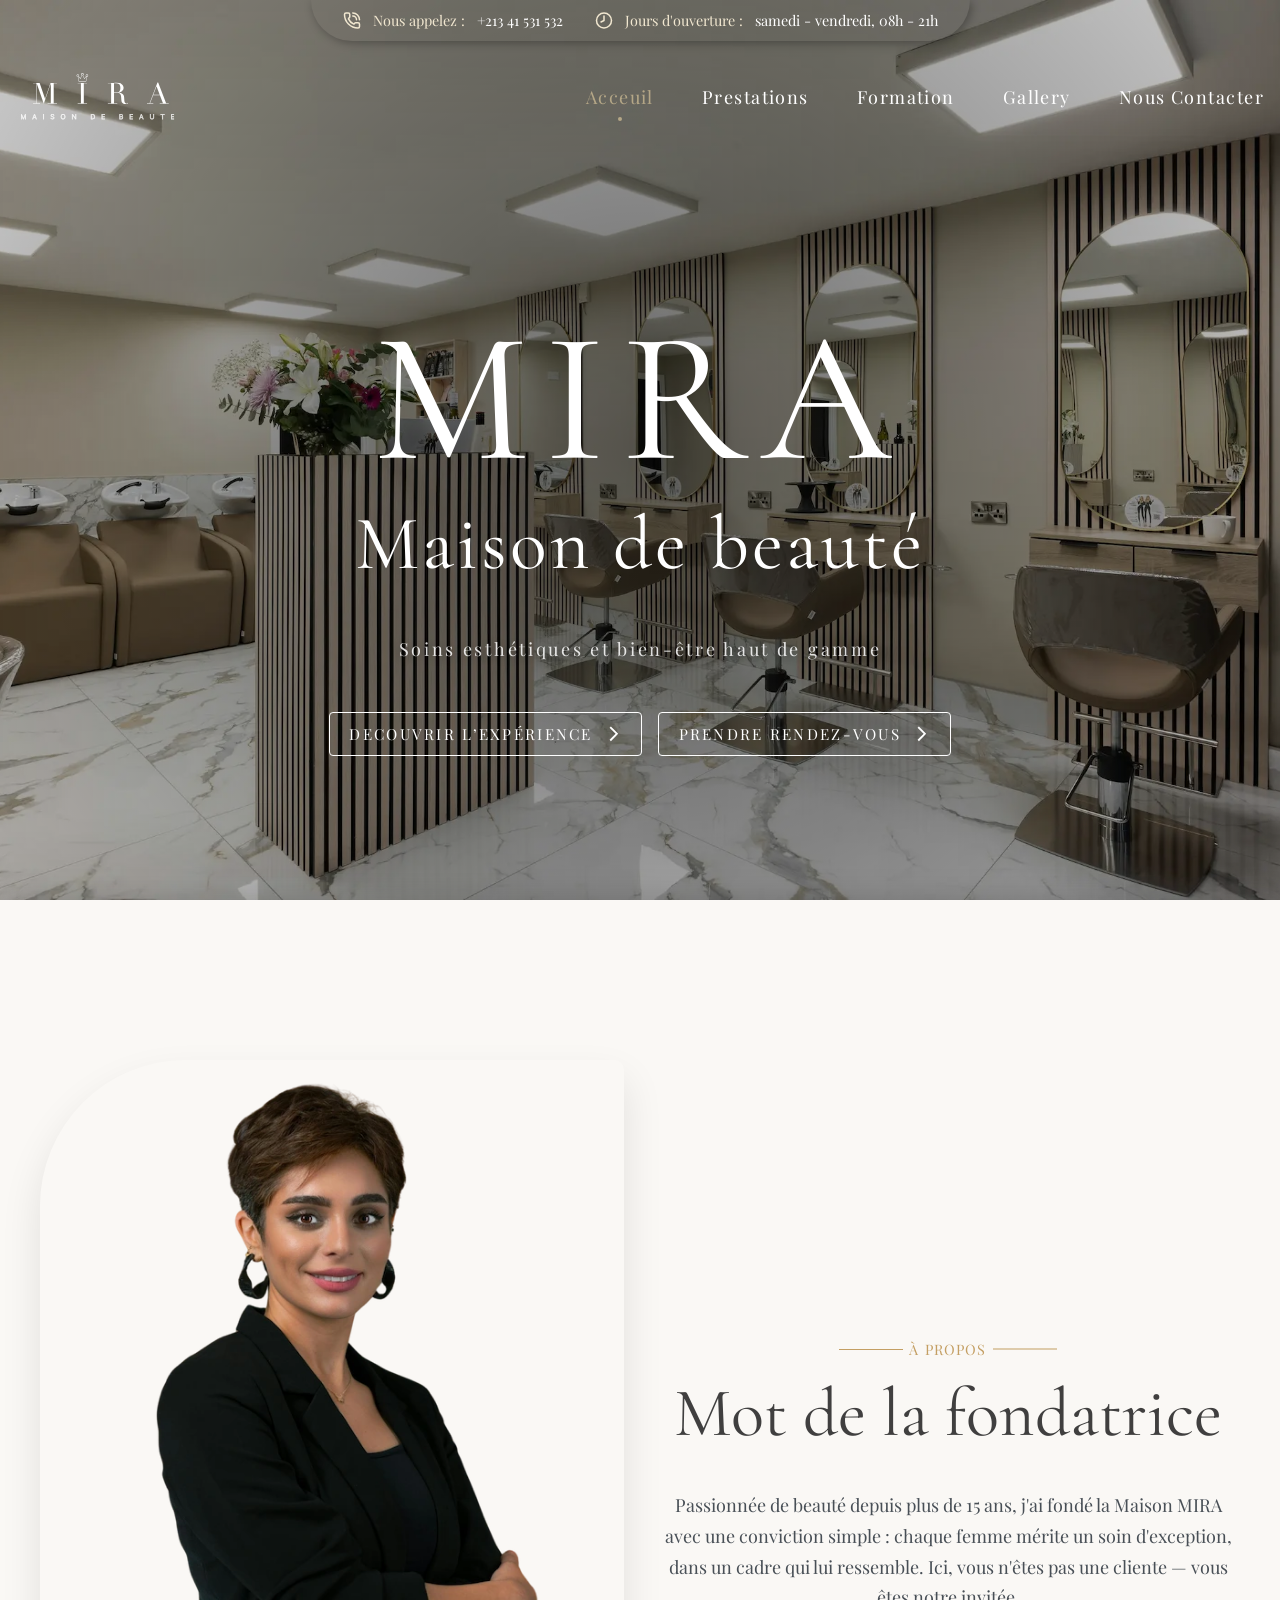
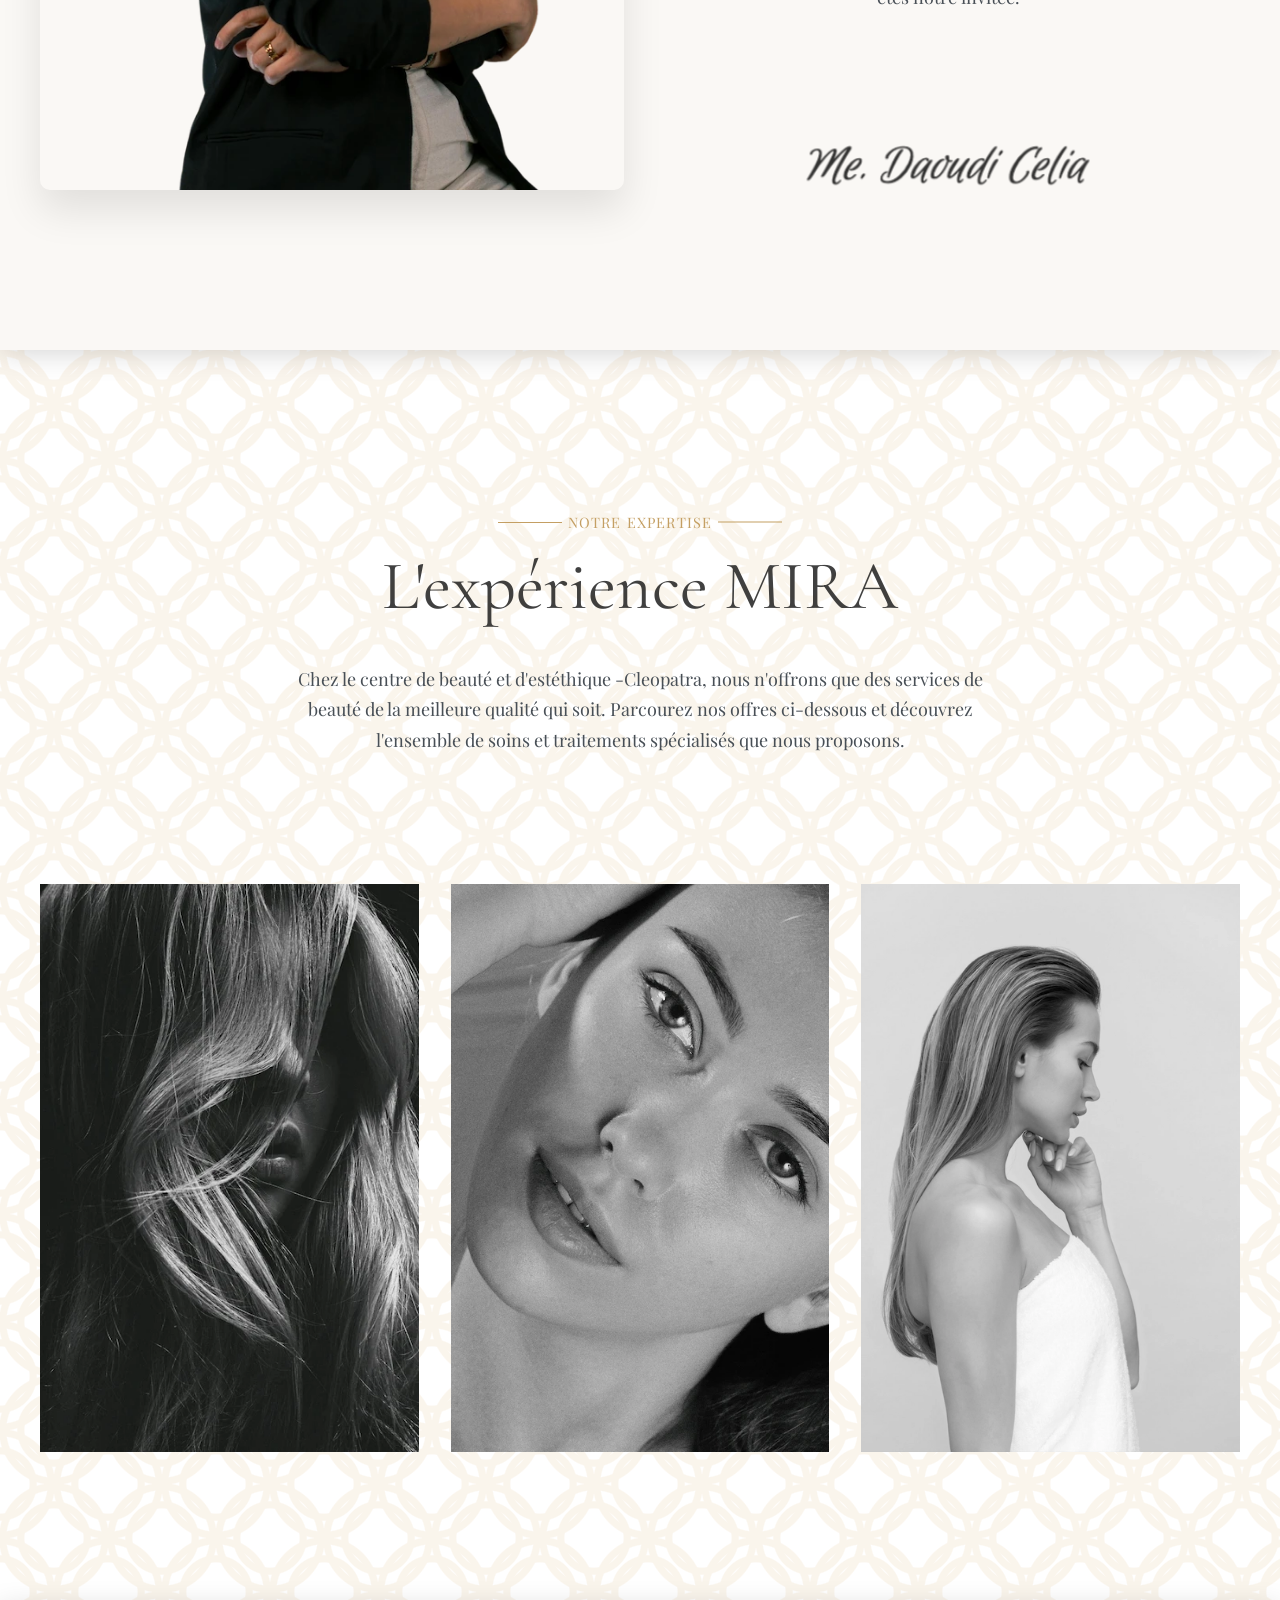
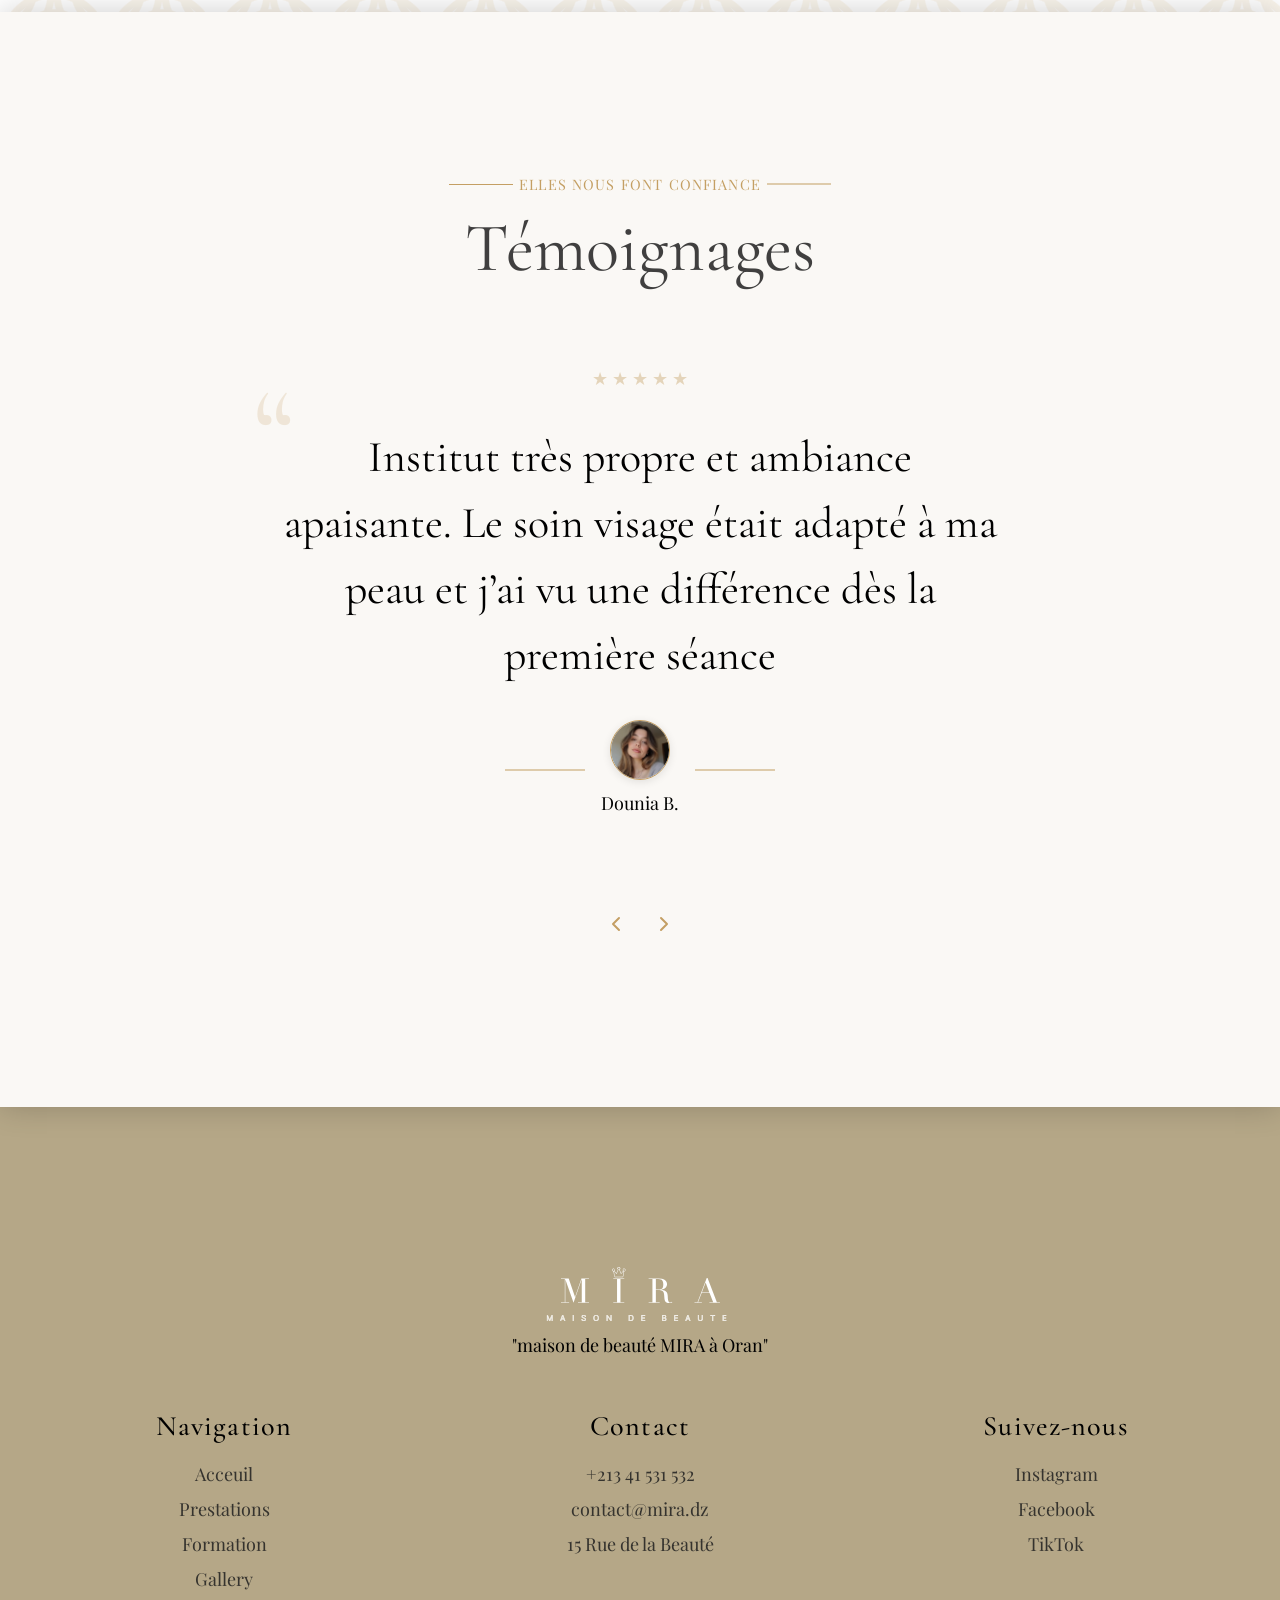
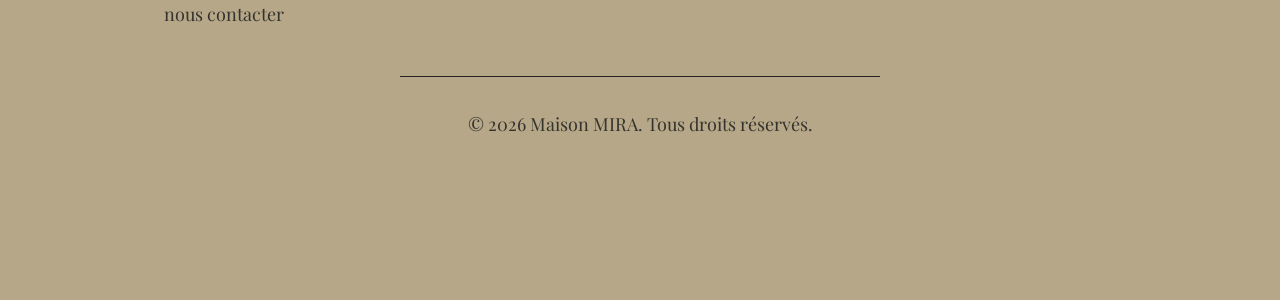
==== commit ef3041e5: "changementdu titre du footer" ====
--- a/client/index.html
+++ b/client/index.html
@@ -283,7 +283,7 @@
           <div class="footer__top">
             <div class="footer__brand">
               <a href="/" class="footer__logo"><img src="images/logo/logo-mira.svg" width="602" height="171" alt="Logo Maison MIRA" loading="lazy"/></a>
-              <p class="footer__tagline">"Votre maison de beauté à Oran"</p>
+              <p class="footer__tagline">"maison de beauté MIRA à Oran"</p>
             </div>
             <nav class="footer__nav">
               <h3 class="footer__heading">Navigation</h3>
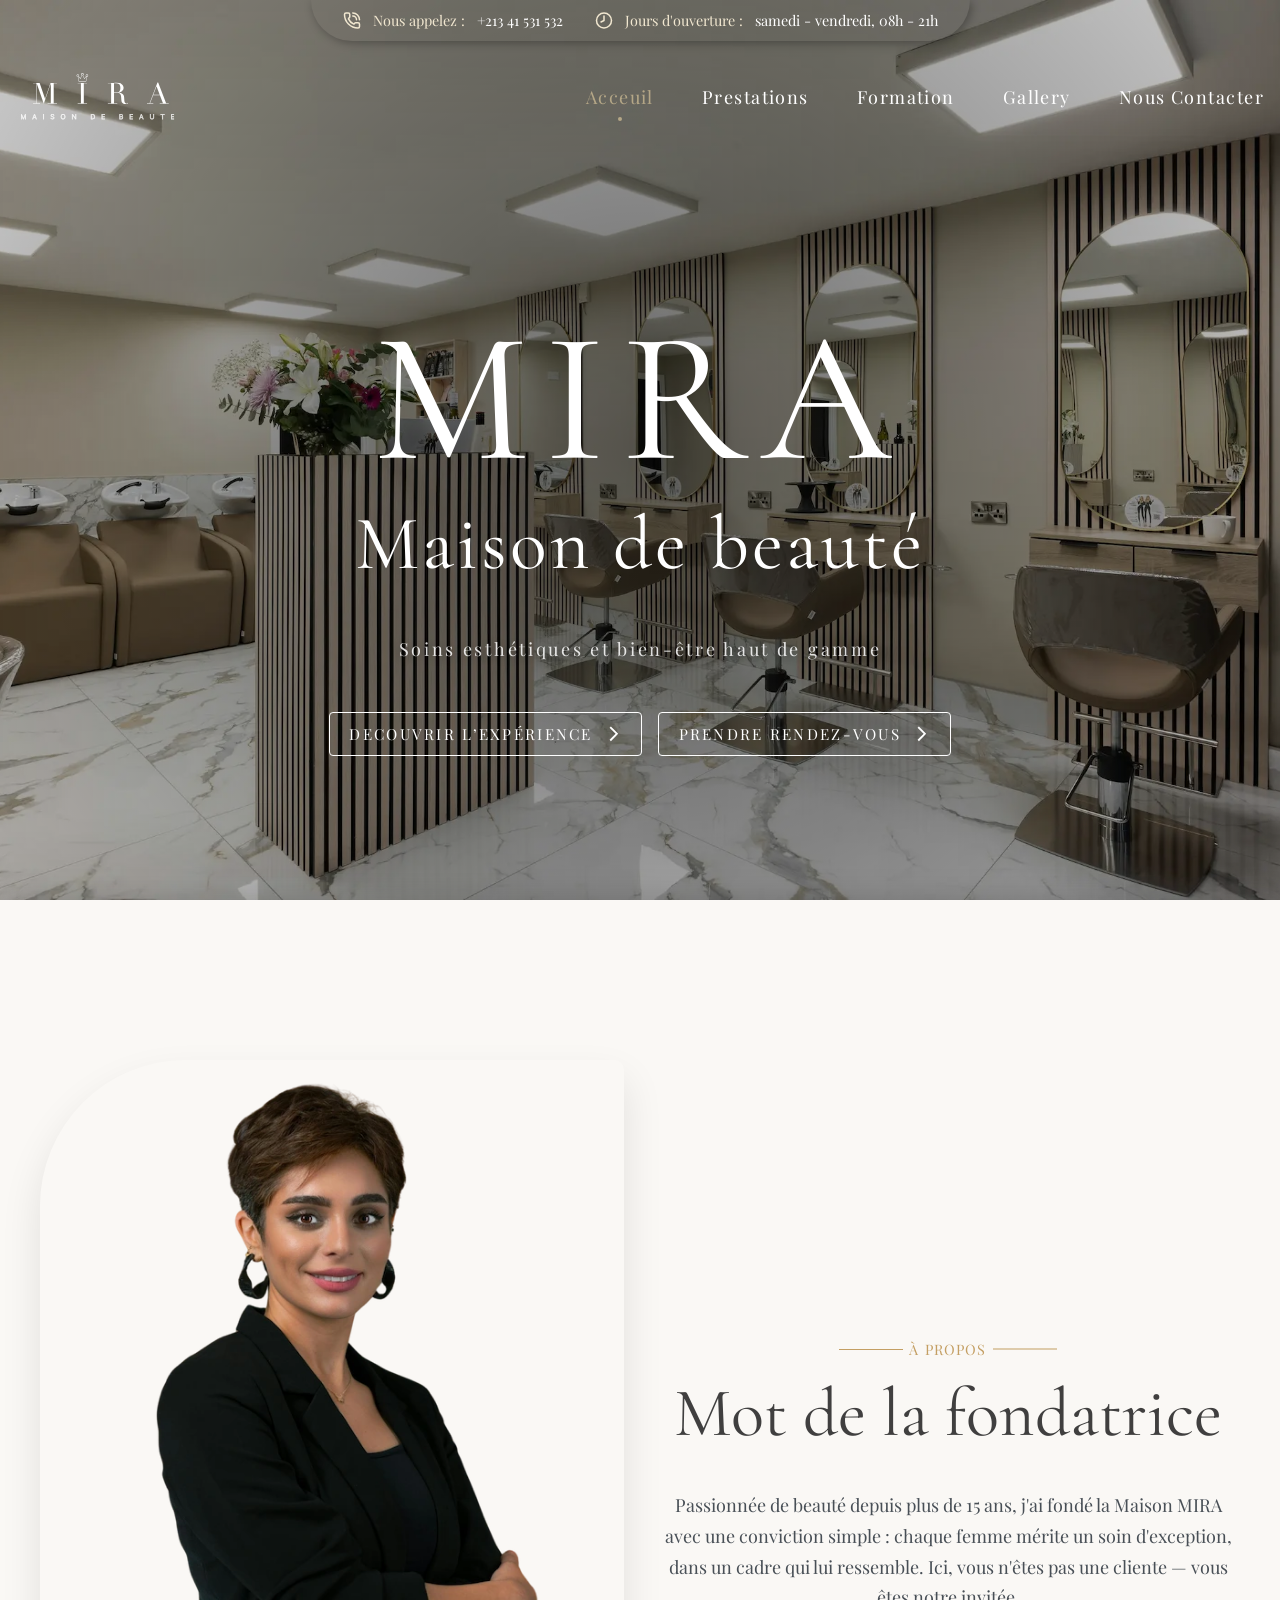
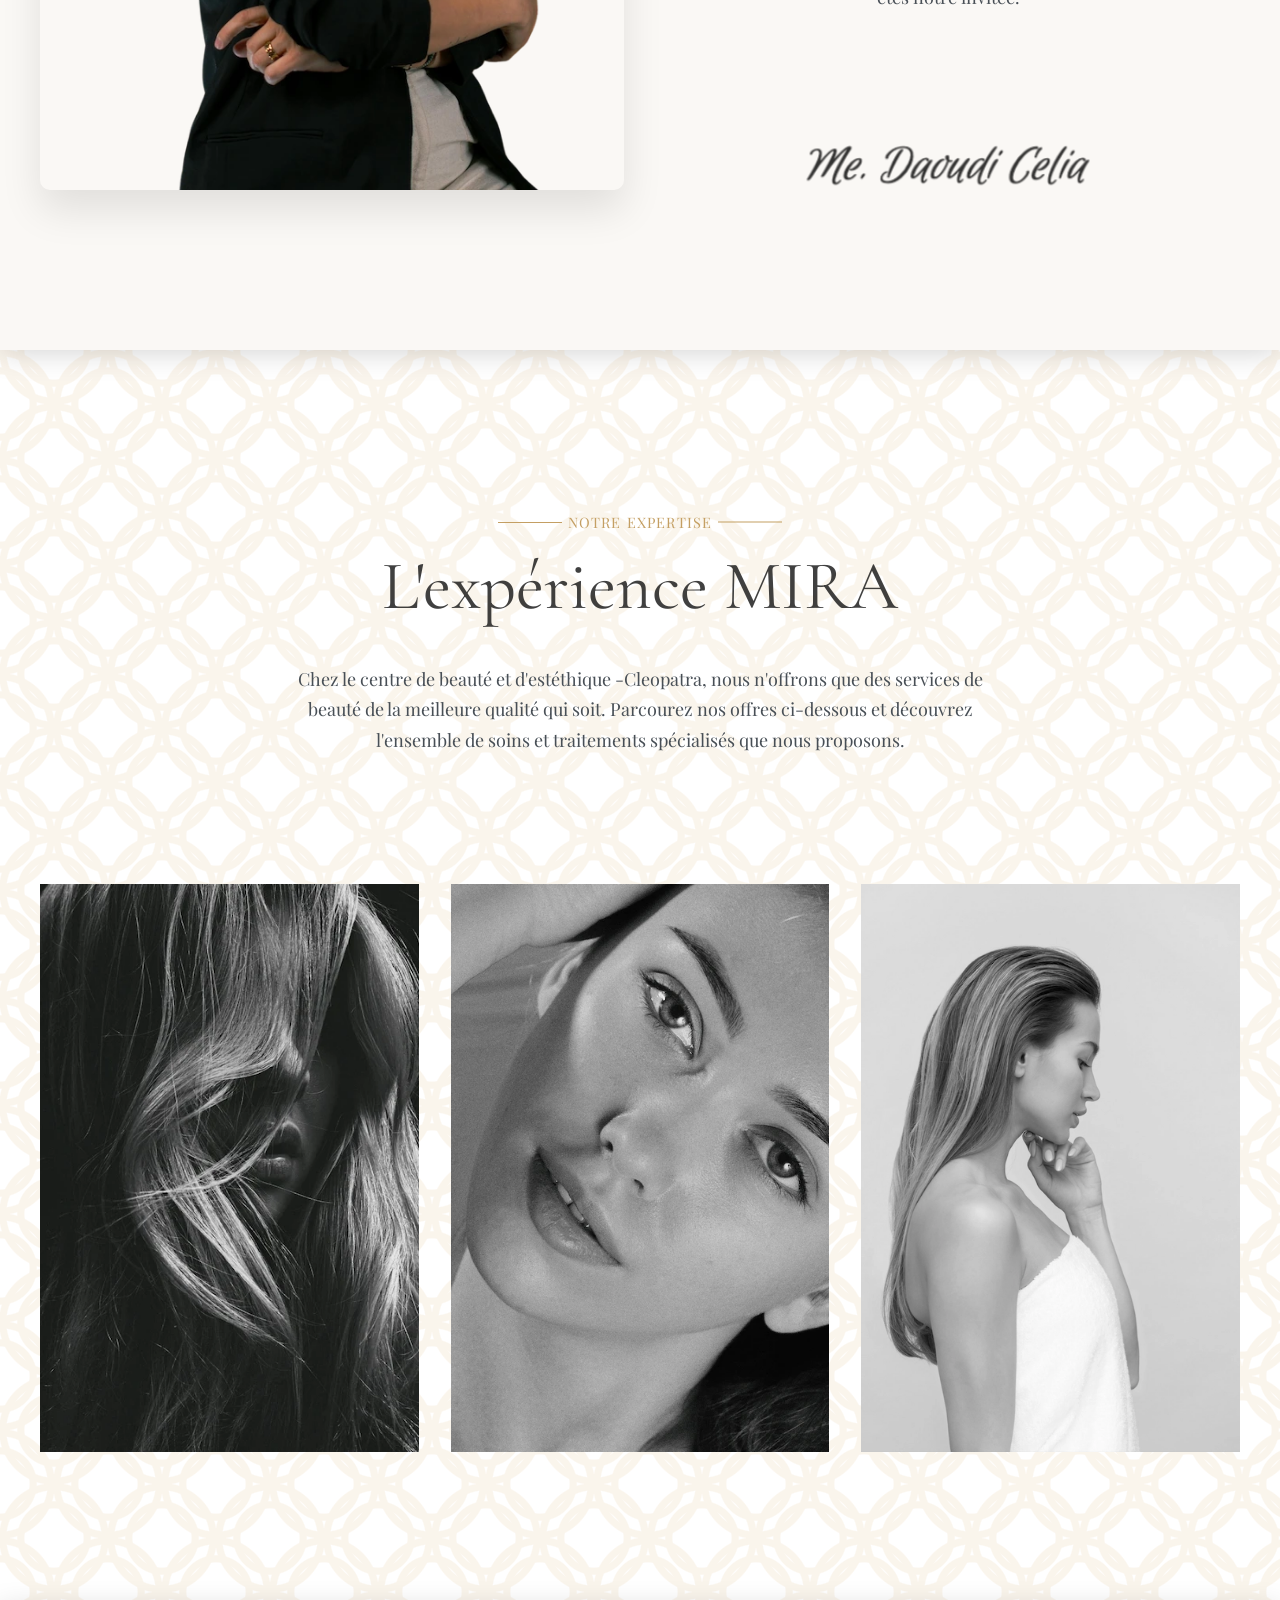
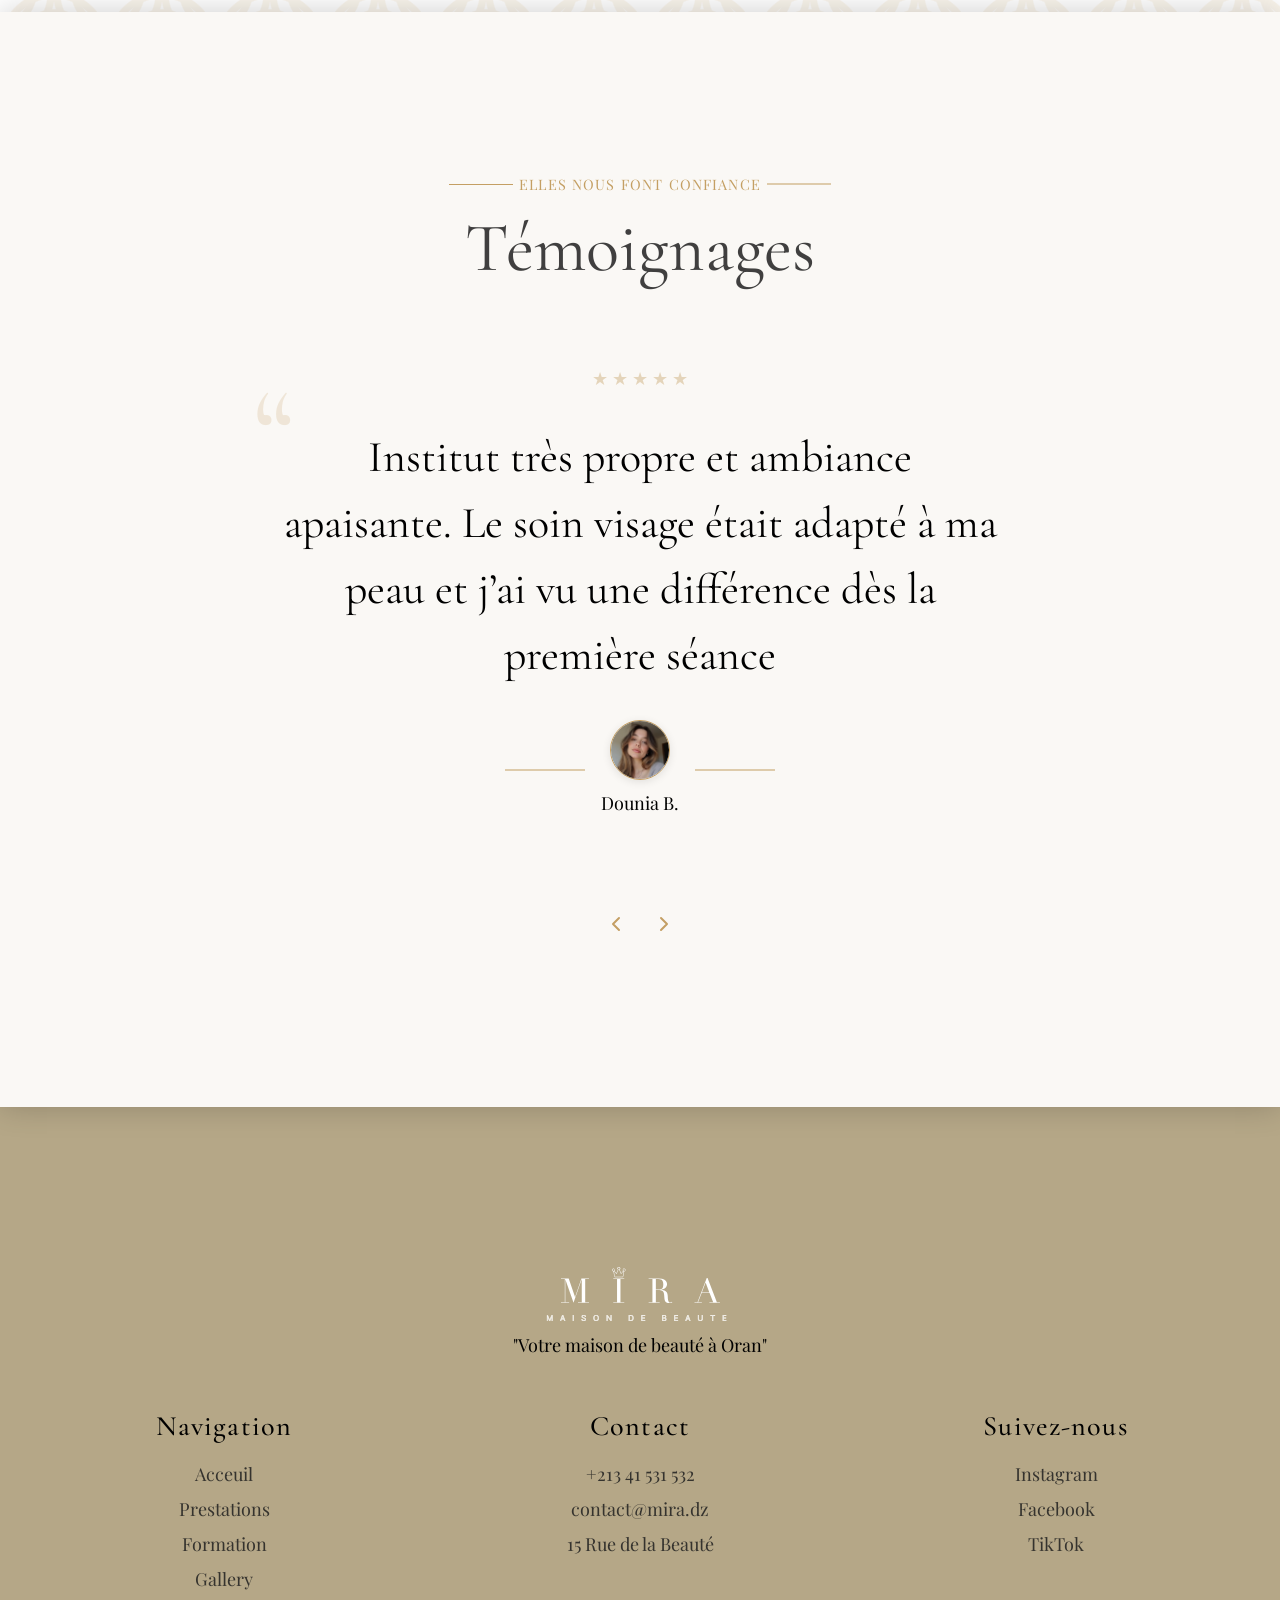
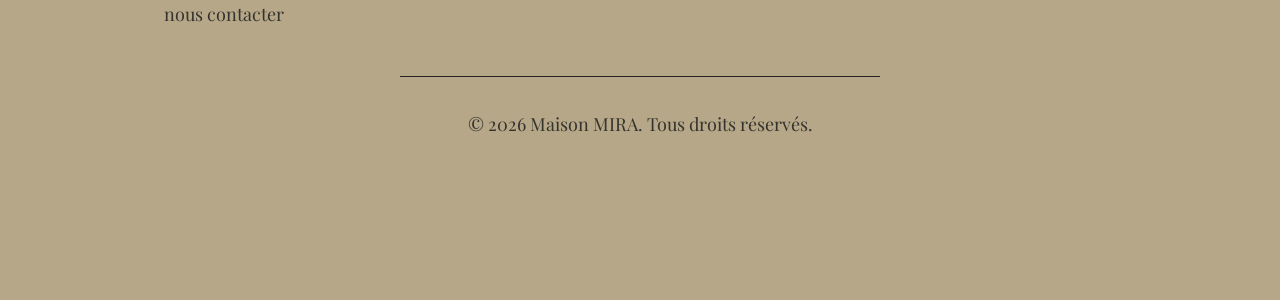
==== commit 93115a0c: "chore: ajoute .gitignore et retire les .DS_Store" ====
--- a/client/index.html
+++ b/client/index.html
@@ -283,7 +283,7 @@
           <div class="footer__top">
             <div class="footer__brand">
               <a href="/" class="footer__logo"><img src="images/logo/logo-mira.svg" width="602" height="171" alt="Logo Maison MIRA" loading="lazy"/></a>
-              <p class="footer__tagline">"maison de beauté MIRA à Oran"</p>
+              <p class="footer__tagline">"Votre maison de beauté à Oran"</p>
             </div>
             <nav class="footer__nav">
               <h3 class="footer__heading">Navigation</h3>
